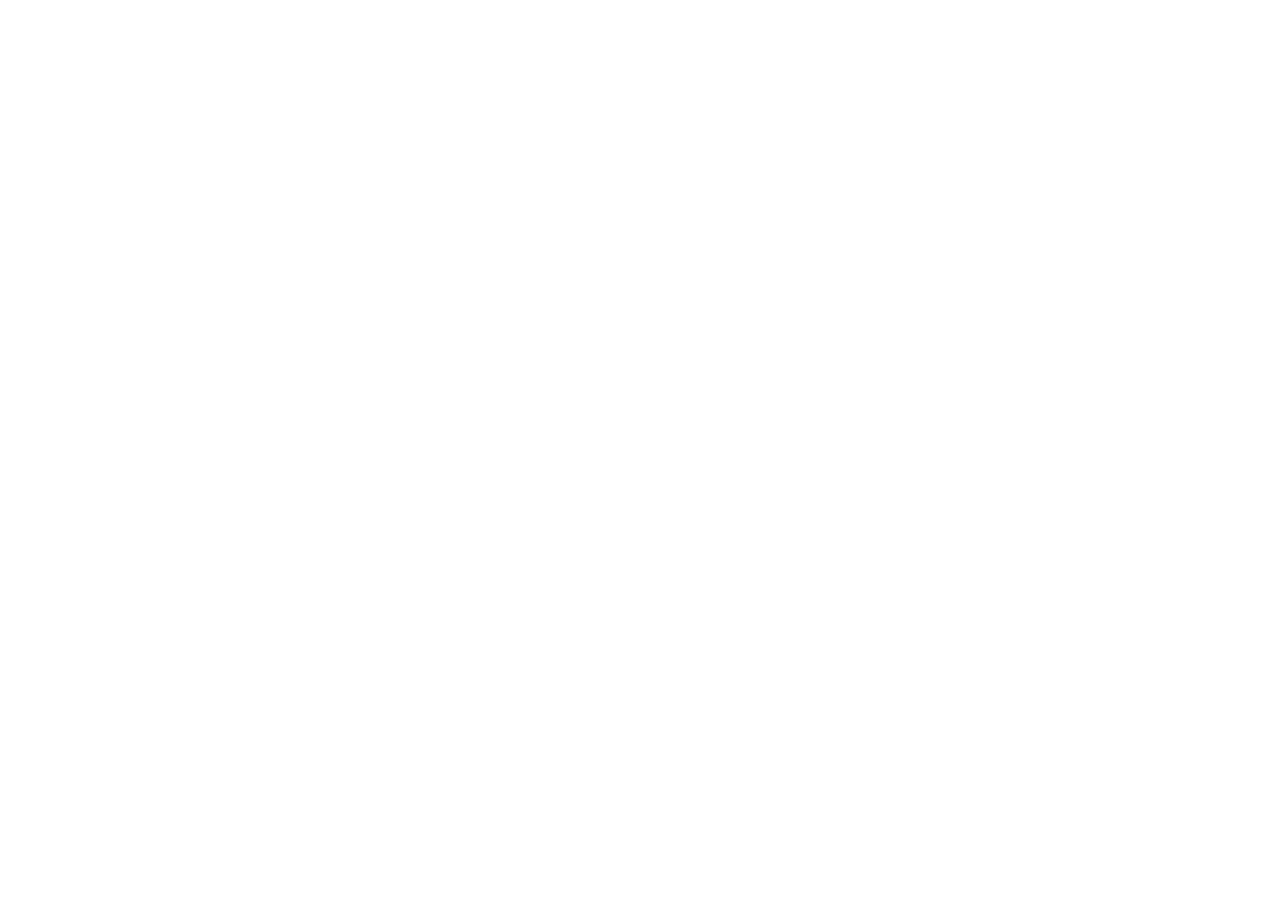
==== index.html @ 045e4e6e "init project" ====
<!DOCTYPE html>
<html lang="en">

<head>
    <meta charset="UTF-8">
    <meta name="viewport" content="width=device-width, initial-scale=1.0">
    <meta http-equiv="X-UA-Compatible" content="ie=edge">
    <title>Document</title>

</head>

<body>

</body>

</html>
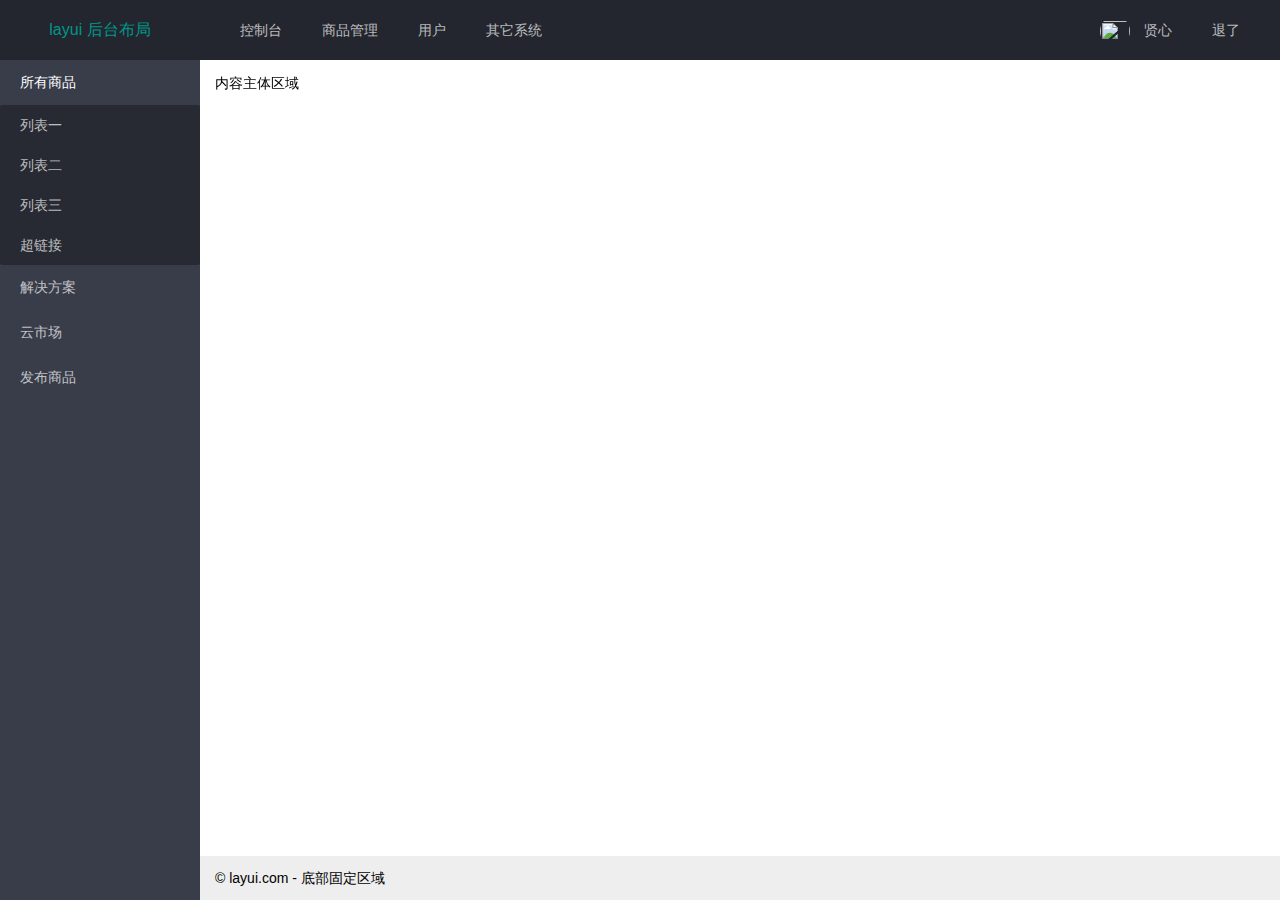
==== commit 4df5ea91: "提交到仓库" ====
--- a/index.html
+++ b/index.html
@@ -5,11 +5,80 @@
     <meta charset="UTF-8">
     <meta name="viewport" content="width=device-width, initial-scale=1.0">
     <meta http-equiv="X-UA-Compatible" content="ie=edge">
-    <title>Document</title>
-
+    <title>后台主页</title>
+    <link rel="stylesheet" href="/assets/lib/layui/css/layui.css">
 </head>
 
-<body>
+<body class="layui-layout-body">
+    <div class="layui-layout layui-layout-admin">
+        <div class="layui-header">
+            <div class="layui-logo">layui 后台布局</div>
+            <!-- 头部区域（可配合layui已有的水平导航） -->
+            <ul class="layui-nav layui-layout-left">
+                <li class="layui-nav-item"><a href="">控制台</a></li>
+                <li class="layui-nav-item"><a href="">商品管理</a></li>
+                <li class="layui-nav-item"><a href="">用户</a></li>
+                <li class="layui-nav-item">
+                    <a href="javascript:;">其它系统</a>
+                    <dl class="layui-nav-child">
+                        <dd><a href="">邮件管理</a></dd>
+                        <dd><a href="">消息管理</a></dd>
+                        <dd><a href="">授权管理</a></dd>
+                    </dl>
+                </li>
+            </ul>
+            <ul class="layui-nav layui-layout-right">
+                <li class="layui-nav-item">
+                    <a href="javascript:;">
+                        <img src="http://t.cn/RCzsdCq" class="layui-nav-img">
+                        贤心
+                    </a>
+                    <dl class="layui-nav-child">
+                        <dd><a href="">基本资料</a></dd>
+                        <dd><a href="">安全设置</a></dd>
+                    </dl>
+                </li>
+                <li class="layui-nav-item"><a href="">退了</a></li>
+            </ul>
+        </div>
+
+        <div class="layui-side layui-bg-black">
+            <div class="layui-side-scroll">
+                <!-- 左侧导航区域（可配合layui已有的垂直导航） -->
+                <ul class="layui-nav layui-nav-tree" lay-filter="test">
+                    <li class="layui-nav-item layui-nav-itemed">
+                        <a class="" href="javascript:;">所有商品</a>
+                        <dl class="layui-nav-child">
+                            <dd><a href="javascript:;">列表一</a></dd>
+                            <dd><a href="javascript:;">列表二</a></dd>
+                            <dd><a href="javascript:;">列表三</a></dd>
+                            <dd><a href="">超链接</a></dd>
+                        </dl>
+                    </li>
+                    <li class="layui-nav-item">
+                        <a href="javascript:;">解决方案</a>
+                        <dl class="layui-nav-child">
+                            <dd><a href="javascript:;">列表一</a></dd>
+                            <dd><a href="javascript:;">列表二</a></dd>
+                            <dd><a href="">超链接</a></dd>
+                        </dl>
+                    </li>
+                    <li class="layui-nav-item"><a href="">云市场</a></li>
+                    <li class="layui-nav-item"><a href="">发布商品</a></li>
+                </ul>
+            </div>
+        </div>
+
+        <div class="layui-body">
+            <!-- 内容主体区域 -->
+            <div style="padding: 15px;">内容主体区域</div>
+        </div>
+
+        <div class="layui-footer">
+            <!-- 底部固定区域 -->
+            © layui.com - 底部固定区域
+        </div>
+    </div>
 
 </body>
 
--- a/assets/lib/layui/css/layui.css
+++ b/assets/lib/layui/css/layui.css
@@ -0,0 +1,2 @@
+/** layui-v2.5.5 MIT License By https://www.layui.com */
+ .layui-inline,img{display:inline-block;vertical-align:middle}h1,h2,h3,h4,h5,h6{font-weight:400}.layui-edge,.layui-header,.layui-inline,.layui-main{position:relative}.layui-body,.layui-edge,.layui-elip{overflow:hidden}.layui-btn,.layui-edge,.layui-inline,img{vertical-align:middle}.layui-btn,.layui-disabled,.layui-icon,.layui-unselect{-moz-user-select:none;-webkit-user-select:none;-ms-user-select:none}.layui-elip,.layui-form-checkbox span,.layui-form-pane .layui-form-label{text-overflow:ellipsis;white-space:nowrap}.layui-breadcrumb,.layui-tree-btnGroup{visibility:hidden}blockquote,body,button,dd,div,dl,dt,form,h1,h2,h3,h4,h5,h6,input,li,ol,p,pre,td,textarea,th,ul{margin:0;padding:0;-webkit-tap-highlight-color:rgba(0,0,0,0)}a:active,a:hover{outline:0}img{border:none}li{list-style:none}table{border-collapse:collapse;border-spacing:0}h4,h5,h6{font-size:100%}button,input,optgroup,option,select,textarea{font-family:inherit;font-size:inherit;font-style:inherit;font-weight:inherit;outline:0}pre{white-space:pre-wrap;white-space:-moz-pre-wrap;white-space:-pre-wrap;white-space:-o-pre-wrap;word-wrap:break-word}body{line-height:24px;font:14px Helvetica Neue,Helvetica,PingFang SC,Tahoma,Arial,sans-serif}hr{height:1px;margin:10px 0;border:0;clear:both}a{color:#333;text-decoration:none}a:hover{color:#777}a cite{font-style:normal;*cursor:pointer}.layui-border-box,.layui-border-box *{box-sizing:border-box}.layui-box,.layui-box *{box-sizing:content-box}.layui-clear{clear:both;*zoom:1}.layui-clear:after{content:'\20';clear:both;*zoom:1;display:block;height:0}.layui-inline{*display:inline;*zoom:1}.layui-edge{display:inline-block;width:0;height:0;border-width:6px;border-style:dashed;border-color:transparent}.layui-edge-top{top:-4px;border-bottom-color:#999;border-bottom-style:solid}.layui-edge-right{border-left-color:#999;border-left-style:solid}.layui-edge-bottom{top:2px;border-top-color:#999;border-top-style:solid}.layui-edge-left{border-right-color:#999;border-right-style:solid}.layui-disabled,.layui-disabled:hover{color:#d2d2d2!important;cursor:not-allowed!important}.layui-circle{border-radius:100%}.layui-show{display:block!important}.layui-hide{display:none!important}@font-face{font-family:layui-icon;src:url(../font/iconfont.eot?v=250);src:url(../font/iconfont.eot?v=250#iefix) format('embedded-opentype'),url(../font/iconfont.woff2?v=250) format('woff2'),url(../font/iconfont.woff?v=250) format('woff'),url(../font/iconfont.ttf?v=250) format('truetype'),url(../font/iconfont.svg?v=250#layui-icon) format('svg')}.layui-icon{font-family:layui-icon!important;font-size:16px;font-style:normal;-webkit-font-smoothing:antialiased;-moz-osx-font-smoothing:grayscale}.layui-icon-reply-fill:before{content:"\e611"}.layui-icon-set-fill:before{content:"\e614"}.layui-icon-menu-fill:before{content:"\e60f"}.layui-icon-search:before{content:"\e615"}.layui-icon-share:before{content:"\e641"}.layui-icon-set-sm:before{content:"\e620"}.layui-icon-engine:before{content:"\e628"}.layui-icon-close:before{content:"\1006"}.layui-icon-close-fill:before{content:"\1007"}.layui-icon-chart-screen:before{content:"\e629"}.layui-icon-star:before{content:"\e600"}.layui-icon-circle-dot:before{content:"\e617"}.layui-icon-chat:before{content:"\e606"}.layui-icon-release:before{content:"\e609"}.layui-icon-list:before{content:"\e60a"}.layui-icon-chart:before{content:"\e62c"}.layui-icon-ok-circle:before{content:"\1005"}.layui-icon-layim-theme:before{content:"\e61b"}.layui-icon-table:before{content:"\e62d"}.layui-icon-right:before{content:"\e602"}.layui-icon-left:before{content:"\e603"}.layui-icon-cart-simple:before{content:"\e698"}.layui-icon-face-cry:before{content:"\e69c"}.layui-icon-face-smile:before{content:"\e6af"}.layui-icon-survey:before{content:"\e6b2"}.layui-icon-tree:before{content:"\e62e"}.layui-icon-upload-circle:before{content:"\e62f"}.layui-icon-add-circle:before{content:"\e61f"}.layui-icon-download-circle:before{content:"\e601"}.layui-icon-templeate-1:before{content:"\e630"}.layui-icon-util:before{content:"\e631"}.layui-icon-face-surprised:before{content:"\e664"}.layui-icon-edit:before{content:"\e642"}.layui-icon-speaker:before{content:"\e645"}.layui-icon-down:before{content:"\e61a"}.layui-icon-file:before{content:"\e621"}.layui-icon-layouts:before{content:"\e632"}.layui-icon-rate-half:before{content:"\e6c9"}.layui-icon-add-circle-fine:before{content:"\e608"}.layui-icon-prev-circle:before{content:"\e633"}.layui-icon-read:before{content:"\e705"}.layui-icon-404:before{content:"\e61c"}.layui-icon-carousel:before{content:"\e634"}.layui-icon-help:before{content:"\e607"}.layui-icon-code-circle:before{content:"\e635"}.layui-icon-water:before{content:"\e636"}.layui-icon-username:before{content:"\e66f"}.layui-icon-find-fill:before{content:"\e670"}.layui-icon-about:before{content:"\e60b"}.layui-icon-location:before{content:"\e715"}.layui-icon-up:before{content:"\e619"}.layui-icon-pause:before{content:"\e651"}.layui-icon-date:before{content:"\e637"}.layui-icon-layim-uploadfile:before{content:"\e61d"}.layui-icon-delete:before{content:"\e640"}.layui-icon-play:before{content:"\e652"}.layui-icon-top:before{content:"\e604"}.layui-icon-friends:before{content:"\e612"}.layui-icon-refresh-3:before{content:"\e9aa"}.layui-icon-ok:before{content:"\e605"}.layui-icon-layer:before{content:"\e638"}.layui-icon-face-smile-fine:before{content:"\e60c"}.layui-icon-dollar:before{content:"\e659"}.layui-icon-group:before{content:"\e613"}.layui-icon-layim-download:before{content:"\e61e"}.layui-icon-picture-fine:before{content:"\e60d"}.layui-icon-link:before{content:"\e64c"}.layui-icon-diamond:before{content:"\e735"}.layui-icon-log:before{content:"\e60e"}.layui-icon-rate-solid:before{content:"\e67a"}.layui-icon-fonts-del:before{content:"\e64f"}.layui-icon-unlink:before{content:"\e64d"}.layui-icon-fonts-clear:before{content:"\e639"}.layui-icon-triangle-r:before{content:"\e623"}.layui-icon-circle:before{content:"\e63f"}.layui-icon-radio:before{content:"\e643"}.layui-icon-align-center:before{content:"\e647"}.layui-icon-align-right:before{content:"\e648"}.layui-icon-align-left:before{content:"\e649"}.layui-icon-loading-1:before{content:"\e63e"}.layui-icon-return:before{content:"\e65c"}.layui-icon-fonts-strong:before{content:"\e62b"}.layui-icon-upload:before{content:"\e67c"}.layui-icon-dialogue:before{content:"\e63a"}.layui-icon-video:before{content:"\e6ed"}.layui-icon-headset:before{content:"\e6fc"}.layui-icon-cellphone-fine:before{content:"\e63b"}.layui-icon-add-1:before{content:"\e654"}.layui-icon-face-smile-b:before{content:"\e650"}.layui-icon-fonts-html:before{content:"\e64b"}.layui-icon-form:before{content:"\e63c"}.layui-icon-cart:before{content:"\e657"}.layui-icon-camera-fill:before{content:"\e65d"}.layui-icon-tabs:before{content:"\e62a"}.layui-icon-fonts-code:before{content:"\e64e"}.layui-icon-fire:before{content:"\e756"}.layui-icon-set:before{content:"\e716"}.layui-icon-fonts-u:before{content:"\e646"}.layui-icon-triangle-d:before{content:"\e625"}.layui-icon-tips:before{content:"\e702"}.layui-icon-picture:before{content:"\e64a"}.layui-icon-more-vertical:before{content:"\e671"}.layui-icon-flag:before{content:"\e66c"}.layui-icon-loading:before{content:"\e63d"}.layui-icon-fonts-i:before{content:"\e644"}.layui-icon-refresh-1:before{content:"\e666"}.layui-icon-rmb:before{content:"\e65e"}.layui-icon-home:before{content:"\e68e"}.layui-icon-user:before{content:"\e770"}.layui-icon-notice:before{content:"\e667"}.layui-icon-login-weibo:before{content:"\e675"}.layui-icon-voice:before{content:"\e688"}.layui-icon-upload-drag:before{content:"\e681"}.layui-icon-login-qq:before{content:"\e676"}.layui-icon-snowflake:before{content:"\e6b1"}.layui-icon-file-b:before{content:"\e655"}.layui-icon-template:before{content:"\e663"}.layui-icon-auz:before{content:"\e672"}.layui-icon-console:before{content:"\e665"}.layui-icon-app:before{content:"\e653"}.layui-icon-prev:before{content:"\e65a"}.layui-icon-website:before{content:"\e7ae"}.layui-icon-next:before{content:"\e65b"}.layui-icon-component:before{content:"\e857"}.layui-icon-more:before{content:"\e65f"}.layui-icon-login-wechat:before{content:"\e677"}.layui-icon-shrink-right:before{content:"\e668"}.layui-icon-spread-left:before{content:"\e66b"}.layui-icon-camera:before{content:"\e660"}.layui-icon-note:before{content:"\e66e"}.layui-icon-refresh:before{content:"\e669"}.layui-icon-female:before{content:"\e661"}.layui-icon-male:before{content:"\e662"}.layui-icon-password:before{content:"\e673"}.layui-icon-senior:before{content:"\e674"}.layui-icon-theme:before{content:"\e66a"}.layui-icon-tread:before{content:"\e6c5"}.layui-icon-praise:before{content:"\e6c6"}.layui-icon-star-fill:before{content:"\e658"}.layui-icon-rate:before{content:"\e67b"}.layui-icon-template-1:before{content:"\e656"}.layui-icon-vercode:before{content:"\e679"}.layui-icon-cellphone:before{content:"\e678"}.layui-icon-screen-full:before{content:"\e622"}.layui-icon-screen-restore:before{content:"\e758"}.layui-icon-cols:before{content:"\e610"}.layui-icon-export:before{content:"\e67d"}.layui-icon-print:before{content:"\e66d"}.layui-icon-slider:before{content:"\e714"}.layui-icon-addition:before{content:"\e624"}.layui-icon-subtraction:before{content:"\e67e"}.layui-icon-service:before{content:"\e626"}.layui-icon-transfer:before{content:"\e691"}.layui-main{width:1140px;margin:0 auto}.layui-header{z-index:1000;height:60px}.layui-header a:hover{transition:all .5s;-webkit-transition:all .5s}.layui-side{position:fixed;left:0;top:0;bottom:0;z-index:999;width:200px;overflow-x:hidden}.layui-side-scroll{position:relative;width:220px;height:100%;overflow-x:hidden}.layui-body{position:absolute;left:200px;right:0;top:0;bottom:0;z-index:998;width:auto;overflow-y:auto;box-sizing:border-box}.layui-layout-body{overflow:hidden}.layui-layout-admin .layui-header{background-color:#23262E}.layui-layout-admin .layui-side{top:60px;width:200px;overflow-x:hidden}.layui-layout-admin .layui-body{position:fixed;top:60px;bottom:44px}.layui-layout-admin .layui-main{width:auto;margin:0 15px}.layui-layout-admin .layui-footer{position:fixed;left:200px;right:0;bottom:0;height:44px;line-height:44px;padding:0 15px;background-color:#eee}.layui-layout-admin .layui-logo{position:absolute;left:0;top:0;width:200px;height:100%;line-height:60px;text-align:center;color:#009688;font-size:16px}.layui-layout-admin .layui-header .layui-nav{background:0 0}.layui-layout-left{position:absolute!important;left:200px;top:0}.layui-layout-right{position:absolute!important;right:0;top:0}.layui-container{position:relative;margin:0 auto;padding:0 15px;box-sizing:border-box}.layui-fluid{position:relative;margin:0 auto;padding:0 15px}.layui-row:after,.layui-row:before{content:'';display:block;clear:both}.layui-col-lg1,.layui-col-lg10,.layui-col-lg11,.layui-col-lg12,.layui-col-lg2,.layui-col-lg3,.layui-col-lg4,.layui-col-lg5,.layui-col-lg6,.layui-col-lg7,.layui-col-lg8,.layui-col-lg9,.layui-col-md1,.layui-col-md10,.layui-col-md11,.layui-col-md12,.layui-col-md2,.layui-col-md3,.layui-col-md4,.layui-col-md5,.layui-col-md6,.layui-col-md7,.layui-col-md8,.layui-col-md9,.layui-col-sm1,.layui-col-sm10,.layui-col-sm11,.layui-col-sm12,.layui-col-sm2,.layui-col-sm3,.layui-col-sm4,.layui-col-sm5,.layui-col-sm6,.layui-col-sm7,.layui-col-sm8,.layui-col-sm9,.layui-col-xs1,.layui-col-xs10,.layui-col-xs11,.layui-col-xs12,.layui-col-xs2,.layui-col-xs3,.layui-col-xs4,.layui-col-xs5,.layui-col-xs6,.layui-col-xs7,.layui-col-xs8,.layui-col-xs9{position:relative;display:block;box-sizing:border-box}.layui-col-xs1,.layui-col-xs10,.layui-col-xs11,.layui-col-xs12,.layui-col-xs2,.layui-col-xs3,.layui-col-xs4,.layui-col-xs5,.layui-col-xs6,.layui-col-xs7,.layui-col-xs8,.layui-col-xs9{float:left}.layui-col-xs1{width:8.33333333%}.layui-col-xs2{width:16.66666667%}.layui-col-xs3{width:25%}.layui-col-xs4{width:33.33333333%}.layui-col-xs5{width:41.66666667%}.layui-col-xs6{width:50%}.layui-col-xs7{width:58.33333333%}.layui-col-xs8{width:66.66666667%}.layui-col-xs9{width:75%}.layui-col-xs10{width:83.33333333%}.layui-col-xs11{width:91.66666667%}.layui-col-xs12{width:100%}.layui-col-xs-offset1{margin-left:8.33333333%}.layui-col-xs-offset2{margin-left:16.66666667%}.layui-col-xs-offset3{margin-left:25%}.layui-col-xs-offset4{margin-left:33.33333333%}.layui-col-xs-offset5{margin-left:41.66666667%}.layui-col-xs-offset6{margin-left:50%}.layui-col-xs-offset7{margin-left:58.33333333%}.layui-col-xs-offset8{margin-left:66.66666667%}.layui-col-xs-offset9{margin-left:75%}.layui-col-xs-offset10{margin-left:83.33333333%}.layui-col-xs-offset11{margin-left:91.66666667%}.layui-col-xs-offset12{margin-left:100%}@media screen and (max-width:768px){.layui-hide-xs{display:none!important}.layui-show-xs-block{display:block!important}.layui-show-xs-inline{display:inline!important}.layui-show-xs-inline-block{display:inline-block!important}}@media screen and (min-width:768px){.layui-container{width:750px}.layui-hide-sm{display:none!important}.layui-show-sm-block{display:block!important}.layui-show-sm-inline{display:inline!important}.layui-show-sm-inline-block{display:inline-block!important}.layui-col-sm1,.layui-col-sm10,.layui-col-sm11,.layui-col-sm12,.layui-col-sm2,.layui-col-sm3,.layui-col-sm4,.layui-col-sm5,.layui-col-sm6,.layui-col-sm7,.layui-col-sm8,.layui-col-sm9{float:left}.layui-col-sm1{width:8.33333333%}.layui-col-sm2{width:16.66666667%}.layui-col-sm3{width:25%}.layui-col-sm4{width:33.33333333%}.layui-col-sm5{width:41.66666667%}.layui-col-sm6{width:50%}.layui-col-sm7{width:58.33333333%}.layui-col-sm8{width:66.66666667%}.layui-col-sm9{width:75%}.layui-col-sm10{width:83.33333333%}.layui-col-sm11{width:91.66666667%}.layui-col-sm12{width:100%}.layui-col-sm-offset1{margin-left:8.33333333%}.layui-col-sm-offset2{margin-left:16.66666667%}.layui-col-sm-offset3{margin-left:25%}.layui-col-sm-offset4{margin-left:33.33333333%}.layui-col-sm-offset5{margin-left:41.66666667%}.layui-col-sm-offset6{margin-left:50%}.layui-col-sm-offset7{margin-left:58.33333333%}.layui-col-sm-offset8{margin-left:66.66666667%}.layui-col-sm-offset9{margin-left:75%}.layui-col-sm-offset10{margin-left:83.33333333%}.layui-col-sm-offset11{margin-left:91.66666667%}.layui-col-sm-offset12{margin-left:100%}}@media screen and (min-width:992px){.layui-container{width:970px}.layui-hide-md{display:none!important}.layui-show-md-block{display:block!important}.layui-show-md-inline{display:inline!important}.layui-show-md-inline-block{display:inline-block!important}.layui-col-md1,.layui-col-md10,.layui-col-md11,.layui-col-md12,.layui-col-md2,.layui-col-md3,.layui-col-md4,.layui-col-md5,.layui-col-md6,.layui-col-md7,.layui-col-md8,.layui-col-md9{float:left}.layui-col-md1{width:8.33333333%}.layui-col-md2{width:16.66666667%}.layui-col-md3{width:25%}.layui-col-md4{width:33.33333333%}.layui-col-md5{width:41.66666667%}.layui-col-md6{width:50%}.layui-col-md7{width:58.33333333%}.layui-col-md8{width:66.66666667%}.layui-col-md9{width:75%}.layui-col-md10{width:83.33333333%}.layui-col-md11{width:91.66666667%}.layui-col-md12{width:100%}.layui-col-md-offset1{margin-left:8.33333333%}.layui-col-md-offset2{margin-left:16.66666667%}.layui-col-md-offset3{margin-left:25%}.layui-col-md-offset4{margin-left:33.33333333%}.layui-col-md-offset5{margin-left:41.66666667%}.layui-col-md-offset6{margin-left:50%}.layui-col-md-offset7{margin-left:58.33333333%}.layui-col-md-offset8{margin-left:66.66666667%}.layui-col-md-offset9{margin-left:75%}.layui-col-md-offset10{margin-left:83.33333333%}.layui-col-md-offset11{margin-left:91.66666667%}.layui-col-md-offset12{margin-left:100%}}@media screen and (min-width:1200px){.layui-container{width:1170px}.layui-hide-lg{display:none!important}.layui-show-lg-block{display:block!important}.layui-show-lg-inline{display:inline!important}.layui-show-lg-inline-block{display:inline-block!important}.layui-col-lg1,.layui-col-lg10,.layui-col-lg11,.layui-col-lg12,.layui-col-lg2,.layui-col-lg3,.layui-col-lg4,.layui-col-lg5,.layui-col-lg6,.layui-col-lg7,.layui-col-lg8,.layui-col-lg9{float:left}.layui-col-lg1{width:8.33333333%}.layui-col-lg2{width:16.66666667%}.layui-col-lg3{width:25%}.layui-col-lg4{width:33.33333333%}.layui-col-lg5{width:41.66666667%}.layui-col-lg6{width:50%}.layui-col-lg7{width:58.33333333%}.layui-col-lg8{width:66.66666667%}.layui-col-lg9{width:75%}.layui-col-lg10{width:83.33333333%}.layui-col-lg11{width:91.66666667%}.layui-col-lg12{width:100%}.layui-col-lg-offset1{margin-left:8.33333333%}.layui-col-lg-offset2{margin-left:16.66666667%}.layui-col-lg-offset3{margin-left:25%}.layui-col-lg-offset4{margin-left:33.33333333%}.layui-col-lg-offset5{margin-left:41.66666667%}.layui-col-lg-offset6{margin-left:50%}.layui-col-lg-offset7{margin-left:58.33333333%}.layui-col-lg-offset8{margin-left:66.66666667%}.layui-col-lg-offset9{margin-left:75%}.layui-col-lg-offset10{margin-left:83.33333333%}.layui-col-lg-offset11{margin-left:91.66666667%}.layui-col-lg-offset12{margin-left:100%}}.layui-col-space1{margin:-.5px}.layui-col-space1>*{padding:.5px}.layui-col-space3{margin:-1.5px}.layui-col-space3>*{padding:1.5px}.layui-col-space5{margin:-2.5px}.layui-col-space5>*{padding:2.5px}.layui-col-space8{margin:-3.5px}.layui-col-space8>*{padding:3.5px}.layui-col-space10{margin:-5px}.layui-col-space10>*{padding:5px}.layui-col-space12{margin:-6px}.layui-col-space12>*{padding:6px}.layui-col-space15{margin:-7.5px}.layui-col-space15>*{padding:7.5px}.layui-col-space18{margin:-9px}.layui-col-space18>*{padding:9px}.layui-col-space20{margin:-10px}.layui-col-space20>*{padding:10px}.layui-col-space22{margin:-11px}.layui-col-space22>*{padding:11px}.layui-col-space25{margin:-12.5px}.layui-col-space25>*{padding:12.5px}.layui-col-space30{margin:-15px}.layui-col-space30>*{padding:15px}.layui-btn,.layui-input,.layui-select,.layui-textarea,.layui-upload-button{outline:0;-webkit-appearance:none;transition:all .3s;-webkit-transition:all .3s;box-sizing:border-box}.layui-elem-quote{margin-bottom:10px;padding:15px;line-height:22px;border-left:5px solid #009688;border-radius:0 2px 2px 0;background-color:#f2f2f2}.layui-quote-nm{border-style:solid;border-width:1px 1px 1px 5px;background:0 0}.layui-elem-field{margin-bottom:10px;padding:0;border-width:1px;border-style:solid}.layui-elem-field legend{margin-left:20px;padding:0 10px;font-size:20px;font-weight:300}.layui-field-title{margin:10px 0 20px;border-width:1px 0 0}.layui-field-box{padding:10px 15px}.layui-field-title .layui-field-box{padding:10px 0}.layui-progress{position:relative;height:6px;border-radius:20px;background-color:#e2e2e2}.layui-progress-bar{position:absolute;left:0;top:0;width:0;max-width:100%;height:6px;border-radius:20px;text-align:right;background-color:#5FB878;transition:all .3s;-webkit-transition:all .3s}.layui-progress-big,.layui-progress-big .layui-progress-bar{height:18px;line-height:18px}.layui-progress-text{position:relative;top:-20px;line-height:18px;font-size:12px;color:#666}.layui-progress-big .layui-progress-text{position:static;padding:0 10px;color:#fff}.layui-collapse{border-width:1px;border-style:solid;border-radius:2px}.layui-colla-content,.layui-colla-item{border-top-width:1px;border-top-style:solid}.layui-colla-item:first-child{border-top:none}.layui-colla-title{position:relative;height:42px;line-height:42px;padding:0 15px 0 35px;color:#333;background-color:#f2f2f2;cursor:pointer;font-size:14px;overflow:hidden}.layui-colla-content{display:none;padding:10px 15px;line-height:22px;color:#666}.layui-colla-icon{position:absolute;left:15px;top:0;font-size:14px}.layui-card{margin-bottom:15px;border-radius:2px;background-color:#fff;box-shadow:0 1px 2px 0 rgba(0,0,0,.05)}.layui-card:last-child{margin-bottom:0}.layui-card-header{position:relative;height:42px;line-height:42px;padding:0 15px;border-bottom:1px solid #f6f6f6;color:#333;border-radius:2px 2px 0 0;font-size:14px}.layui-bg-black,.layui-bg-blue,.layui-bg-cyan,.layui-bg-green,.layui-bg-orange,.layui-bg-red{color:#fff!important}.layui-card-body{position:relative;padding:10px 15px;line-height:24px}.layui-card-body[pad15]{padding:15px}.layui-card-body[pad20]{padding:20px}.layui-card-body .layui-table{margin:5px 0}.layui-card .layui-tab{margin:0}.layui-panel-window{position:relative;padding:15px;border-radius:0;border-top:5px solid #E6E6E6;background-color:#fff}.layui-auxiliar-moving{position:fixed;left:0;right:0;top:0;bottom:0;width:100%;height:100%;background:0 0;z-index:9999999999}.layui-form-label,.layui-form-mid,.layui-form-select,.layui-input-block,.layui-input-inline,.layui-textarea{position:relative}.layui-bg-red{background-color:#FF5722!important}.layui-bg-orange{background-color:#FFB800!important}.layui-bg-green{background-color:#009688!important}.layui-bg-cyan{background-color:#2F4056!important}.layui-bg-blue{background-color:#1E9FFF!important}.layui-bg-black{background-color:#393D49!important}.layui-bg-gray{background-color:#eee!important;color:#666!important}.layui-badge-rim,.layui-colla-content,.layui-colla-item,.layui-collapse,.layui-elem-field,.layui-form-pane .layui-form-item[pane],.layui-form-pane .layui-form-label,.layui-input,.layui-layedit,.layui-layedit-tool,.layui-quote-nm,.layui-select,.layui-tab-bar,.layui-tab-card,.layui-tab-title,.layui-tab-title .layui-this:after,.layui-textarea{border-color:#e6e6e6}.layui-timeline-item:before,hr{background-color:#e6e6e6}.layui-text{line-height:22px;font-size:14px;color:#666}.layui-text h1,.layui-text h2,.layui-text h3{font-weight:500;color:#333}.layui-text h1{font-size:30px}.layui-text h2{font-size:24px}.layui-text h3{font-size:18px}.layui-text a:not(.layui-btn){color:#01AAED}.layui-text a:not(.layui-btn):hover{text-decoration:underline}.layui-text ul{padding:5px 0 5px 15px}.layui-text ul li{margin-top:5px;list-style-type:disc}.layui-text em,.layui-word-aux{color:#999!important;padding:0 5px!important}.layui-btn{display:inline-block;height:38px;line-height:38px;padding:0 18px;background-color:#009688;color:#fff;white-space:nowrap;text-align:center;font-size:14px;border:none;border-radius:2px;cursor:pointer}.layui-btn:hover{opacity:.8;filter:alpha(opacity=80);color:#fff}.layui-btn:active{opacity:1;filter:alpha(opacity=100)}.layui-btn+.layui-btn{margin-left:10px}.layui-btn-container{font-size:0}.layui-btn-container .layui-btn{margin-right:10px;margin-bottom:10px}.layui-btn-container .layui-btn+.layui-btn{margin-left:0}.layui-table .layui-btn-container .layui-btn{margin-bottom:9px}.layui-btn-radius{border-radius:100px}.layui-btn .layui-icon{margin-right:3px;font-size:18px;vertical-align:bottom;vertical-align:middle\9}.layui-btn-primary{border:1px solid #C9C9C9;background-color:#fff;color:#555}.layui-btn-primary:hover{border-color:#009688;color:#333}.layui-btn-normal{background-color:#1E9FFF}.layui-btn-warm{background-color:#FFB800}.layui-btn-danger{background-color:#FF5722}.layui-btn-checked{background-color:#5FB878}.layui-btn-disabled,.layui-btn-disabled:active,.layui-btn-disabled:hover{border:1px solid #e6e6e6;background-color:#FBFBFB;color:#C9C9C9;cursor:not-allowed;opacity:1}.layui-btn-lg{height:44px;line-height:44px;padding:0 25px;font-size:16px}.layui-btn-sm{height:30px;line-height:30px;padding:0 10px;font-size:12px}.layui-btn-sm i{font-size:16px!important}.layui-btn-xs{height:22px;line-height:22px;padding:0 5px;font-size:12px}.layui-btn-xs i{font-size:14px!important}.layui-btn-group{display:inline-block;vertical-align:middle;font-size:0}.layui-btn-group .layui-btn{margin-left:0!important;margin-right:0!important;border-left:1px solid rgba(255,255,255,.5);border-radius:0}.layui-btn-group .layui-btn-primary{border-left:none}.layui-btn-group .layui-btn-primary:hover{border-color:#C9C9C9;color:#009688}.layui-btn-group .layui-btn:first-child{border-left:none;border-radius:2px 0 0 2px}.layui-btn-group .layui-btn-primary:first-child{border-left:1px solid #c9c9c9}.layui-btn-group .layui-btn:last-child{border-radius:0 2px 2px 0}.layui-btn-group .layui-btn+.layui-btn{margin-left:0}.layui-btn-group+.layui-btn-group{margin-left:10px}.layui-btn-fluid{width:100%}.layui-input,.layui-select,.layui-textarea{height:38px;line-height:1.3;line-height:38px\9;border-width:1px;border-style:solid;background-color:#fff;border-radius:2px}.layui-input::-webkit-input-placeholder,.layui-select::-webkit-input-placeholder,.layui-textarea::-webkit-input-placeholder{line-height:1.3}.layui-input,.layui-textarea{display:block;width:100%;padding-left:10px}.layui-input:hover,.layui-textarea:hover{border-color:#D2D2D2!important}.layui-input:focus,.layui-textarea:focus{border-color:#C9C9C9!important}.layui-textarea{min-height:100px;height:auto;line-height:20px;padding:6px 10px;resize:vertical}.layui-select{padding:0 10px}.layui-form input[type=checkbox],.layui-form input[type=radio],.layui-form select{display:none}.layui-form [lay-ignore]{display:initial}.layui-form-item{margin-bottom:15px;clear:both;*zoom:1}.layui-form-item:after{content:'\20';clear:both;*zoom:1;display:block;height:0}.layui-form-label{float:left;display:block;padding:9px 15px;width:80px;font-weight:400;line-height:20px;text-align:right}.layui-form-label-col{display:block;float:none;padding:9px 0;line-height:20px;text-align:left}.layui-form-item .layui-inline{margin-bottom:5px;margin-right:10px}.layui-input-block{margin-left:110px;min-height:36px}.layui-input-inline{display:inline-block;vertical-align:middle}.layui-form-item .layui-input-inline{float:left;width:190px;margin-right:10px}.layui-form-text .layui-input-inline{width:auto}.layui-form-mid{float:left;display:block;padding:9px 0!important;line-height:20px;margin-right:10px}.layui-form-danger+.layui-form-select .layui-input,.layui-form-danger:focus{border-color:#FF5722!important}.layui-form-select .layui-input{padding-right:30px;cursor:pointer}.layui-form-select .layui-edge{position:absolute;right:10px;top:50%;margin-top:-3px;cursor:pointer;border-width:6px;border-top-color:#c2c2c2;border-top-style:solid;transition:all .3s;-webkit-transition:all .3s}.layui-form-select dl{display:none;position:absolute;left:0;top:42px;padding:5px 0;z-index:899;min-width:100%;border:1px solid #d2d2d2;max-height:300px;overflow-y:auto;background-color:#fff;border-radius:2px;box-shadow:0 2px 4px rgba(0,0,0,.12);box-sizing:border-box}.layui-form-select dl dd,.layui-form-select dl dt{padding:0 10px;line-height:36px;white-space:nowrap;overflow:hidden;text-overflow:ellipsis}.layui-form-select dl dt{font-size:12px;color:#999}.layui-form-select dl dd{cursor:pointer}.layui-form-select dl dd:hover{background-color:#f2f2f2;-webkit-transition:.5s all;transition:.5s all}.layui-form-select .layui-select-group dd{padding-left:20px}.layui-form-select dl dd.layui-select-tips{padding-left:10px!important;color:#999}.layui-form-select dl dd.layui-this{background-color:#5FB878;color:#fff}.layui-form-checkbox,.layui-form-select dl dd.layui-disabled{background-color:#fff}.layui-form-selected dl{display:block}.layui-form-checkbox,.layui-form-checkbox *,.layui-form-switch{display:inline-block;vertical-align:middle}.layui-form-selected .layui-edge{margin-top:-9px;-webkit-transform:rotate(180deg);transform:rotate(180deg);margin-top:-3px\9}:root .layui-form-selected .layui-edge{margin-top:-9px\0/IE9}.layui-form-selectup dl{top:auto;bottom:42px}.layui-select-none{margin:5px 0;text-align:center;color:#999}.layui-select-disabled .layui-disabled{border-color:#eee!important}.layui-select-disabled .layui-edge{border-top-color:#d2d2d2}.layui-form-checkbox{position:relative;height:30px;line-height:30px;margin-right:10px;padding-right:30px;cursor:pointer;font-size:0;-webkit-transition:.1s linear;transition:.1s linear;box-sizing:border-box}.layui-form-checkbox span{padding:0 10px;height:100%;font-size:14px;border-radius:2px 0 0 2px;background-color:#d2d2d2;color:#fff;overflow:hidden}.layui-form-checkbox:hover span{background-color:#c2c2c2}.layui-form-checkbox i{position:absolute;right:0;top:0;width:30px;height:28px;border:1px solid #d2d2d2;border-left:none;border-radius:0 2px 2px 0;color:#fff;font-size:20px;text-align:center}.layui-form-checkbox:hover i{border-color:#c2c2c2;color:#c2c2c2}.layui-form-checked,.layui-form-checked:hover{border-color:#5FB878}.layui-form-checked span,.layui-form-checked:hover span{background-color:#5FB878}.layui-form-checked i,.layui-form-checked:hover i{color:#5FB878}.layui-form-item .layui-form-checkbox{margin-top:4px}.layui-form-checkbox[lay-skin=primary]{height:auto!important;line-height:normal!important;min-width:18px;min-height:18px;border:none!important;margin-right:0;padding-left:28px;padding-right:0;background:0 0}.layui-form-checkbox[lay-skin=primary] span{padding-left:0;padding-right:15px;line-height:18px;background:0 0;color:#666}.layui-form-checkbox[lay-skin=primary] i{right:auto;left:0;width:16px;height:16px;line-height:16px;border:1px solid #d2d2d2;font-size:12px;border-radius:2px;background-color:#fff;-webkit-transition:.1s linear;transition:.1s linear}.layui-form-checkbox[lay-skin=primary]:hover i{border-color:#5FB878;color:#fff}.layui-form-checked[lay-skin=primary] i{border-color:#5FB878!important;background-color:#5FB878;color:#fff}.layui-checkbox-disbaled[lay-skin=primary] span{background:0 0!important;color:#c2c2c2}.layui-checkbox-disbaled[lay-skin=primary]:hover i{border-color:#d2d2d2}.layui-form-item .layui-form-checkbox[lay-skin=primary]{margin-top:10px}.layui-form-switch{position:relative;height:22px;line-height:22px;min-width:35px;padding:0 5px;margin-top:8px;border:1px solid #d2d2d2;border-radius:20px;cursor:pointer;background-color:#fff;-webkit-transition:.1s linear;transition:.1s linear}.layui-form-switch i{position:absolute;left:5px;top:3px;width:16px;height:16px;border-radius:20px;background-color:#d2d2d2;-webkit-transition:.1s linear;transition:.1s linear}.layui-form-switch em{position:relative;top:0;width:25px;margin-left:21px;padding:0!important;text-align:center!important;color:#999!important;font-style:normal!important;font-size:12px}.layui-form-onswitch{border-color:#5FB878;background-color:#5FB878}.layui-checkbox-disbaled,.layui-checkbox-disbaled i{border-color:#e2e2e2!important}.layui-form-onswitch i{left:100%;margin-left:-21px;background-color:#fff}.layui-form-onswitch em{margin-left:5px;margin-right:21px;color:#fff!important}.layui-checkbox-disbaled span{background-color:#e2e2e2!important}.layui-checkbox-disbaled:hover i{color:#fff!important}[lay-radio]{display:none}.layui-form-radio,.layui-form-radio *{display:inline-block;vertical-align:middle}.layui-form-radio{line-height:28px;margin:6px 10px 0 0;padding-right:10px;cursor:pointer;font-size:0}.layui-form-radio *{font-size:14px}.layui-form-radio>i{margin-right:8px;font-size:22px;color:#c2c2c2}.layui-form-radio>i:hover,.layui-form-radioed>i{color:#5FB878}.layui-radio-disbaled>i{color:#e2e2e2!important}.layui-form-pane .layui-form-label{width:110px;padding:8px 15px;height:38px;line-height:20px;border-width:1px;border-style:solid;border-radius:2px 0 0 2px;text-align:center;background-color:#FBFBFB;overflow:hidden;box-sizing:border-box}.layui-form-pane .layui-input-inline{margin-left:-1px}.layui-form-pane .layui-input-block{margin-left:110px;left:-1px}.layui-form-pane .layui-input{border-radius:0 2px 2px 0}.layui-form-pane .layui-form-text .layui-form-label{float:none;width:100%;border-radius:2px;box-sizing:border-box;text-align:left}.layui-form-pane .layui-form-text .layui-input-inline{display:block;margin:0;top:-1px;clear:both}.layui-form-pane .layui-form-text .layui-input-block{margin:0;left:0;top:-1px}.layui-form-pane .layui-form-text .layui-textarea{min-height:100px;border-radius:0 0 2px 2px}.layui-form-pane .layui-form-checkbox{margin:4px 0 4px 10px}.layui-form-pane .layui-form-radio,.layui-form-pane .layui-form-switch{margin-top:6px;margin-left:10px}.layui-form-pane .layui-form-item[pane]{position:relative;border-width:1px;border-style:solid}.layui-form-pane .layui-form-item[pane] .layui-form-label{position:absolute;left:0;top:0;height:100%;border-width:0 1px 0 0}.layui-form-pane .layui-form-item[pane] .layui-input-inline{margin-left:110px}@media screen and (max-width:450px){.layui-form-item .layui-form-label{text-overflow:ellipsis;overflow:hidden;white-space:nowrap}.layui-form-item .layui-inline{display:block;margin-right:0;margin-bottom:20px;clear:both}.layui-form-item .layui-inline:after{content:'\20';clear:both;display:block;height:0}.layui-form-item .layui-input-inline{display:block;float:none;left:-3px;width:auto;margin:0 0 10px 112px}.layui-form-item .layui-input-inline+.layui-form-mid{margin-left:110px;top:-5px;padding:0}.layui-form-item .layui-form-checkbox{margin-right:5px;margin-bottom:5px}}.layui-layedit{border-width:1px;border-style:solid;border-radius:2px}.layui-layedit-tool{padding:3px 5px;border-bottom-width:1px;border-bottom-style:solid;font-size:0}.layedit-tool-fixed{position:fixed;top:0;border-top:1px solid #e2e2e2}.layui-layedit-tool .layedit-tool-mid,.layui-layedit-tool .layui-icon{display:inline-block;vertical-align:middle;text-align:center;font-size:14px}.layui-layedit-tool .layui-icon{position:relative;width:32px;height:30px;line-height:30px;margin:3px 5px;color:#777;cursor:pointer;border-radius:2px}.layui-layedit-tool .layui-icon:hover{color:#393D49}.layui-layedit-tool .layui-icon:active{color:#000}.layui-layedit-tool .layedit-tool-active{background-color:#e2e2e2;color:#000}.layui-layedit-tool .layui-disabled,.layui-layedit-tool .layui-disabled:hover{color:#d2d2d2;cursor:not-allowed}.layui-layedit-tool .layedit-tool-mid{width:1px;height:18px;margin:0 10px;background-color:#d2d2d2}.layedit-tool-html{width:50px!important;font-size:30px!important}.layedit-tool-b,.layedit-tool-code,.layedit-tool-help{font-size:16px!important}.layedit-tool-d,.layedit-tool-face,.layedit-tool-image,.layedit-tool-unlink{font-size:18px!important}.layedit-tool-image input{position:absolute;font-size:0;left:0;top:0;width:100%;height:100%;opacity:.01;filter:Alpha(opacity=1);cursor:pointer}.layui-layedit-iframe iframe{display:block;width:100%}#LAY_layedit_code{overflow:hidden}.layui-laypage{display:inline-block;*display:inline;*zoom:1;vertical-align:middle;margin:10px 0;font-size:0}.layui-laypage>a:first-child,.layui-laypage>a:first-child em{border-radius:2px 0 0 2px}.layui-laypage>a:last-child,.layui-laypage>a:last-child em{border-radius:0 2px 2px 0}.layui-laypage>:first-child{margin-left:0!important}.layui-laypage>:last-child{margin-right:0!important}.layui-laypage a,.layui-laypage button,.layui-laypage input,.layui-laypage select,.layui-laypage span{border:1px solid #e2e2e2}.layui-laypage a,.layui-laypage span{display:inline-block;*display:inline;*zoom:1;vertical-align:middle;padding:0 15px;height:28px;line-height:28px;margin:0 -1px 5px 0;background-color:#fff;color:#333;font-size:12px}.layui-flow-more a *,.layui-laypage input,.layui-table-view select[lay-ignore]{display:inline-block}.layui-laypage a:hover{color:#009688}.layui-laypage em{font-style:normal}.layui-laypage .layui-laypage-spr{color:#999;font-weight:700}.layui-laypage a{text-decoration:none}.layui-laypage .layui-laypage-curr{position:relative}.layui-laypage .layui-laypage-curr em{position:relative;color:#fff}.layui-laypage .layui-laypage-curr .layui-laypage-em{position:absolute;left:-1px;top:-1px;padding:1px;width:100%;height:100%;background-color:#009688}.layui-laypage-em{border-radius:2px}.layui-laypage-next em,.layui-laypage-prev em{font-family:Sim sun;font-size:16px}.layui-laypage .layui-laypage-count,.layui-laypage .layui-laypage-limits,.layui-laypage .layui-laypage-refresh,.layui-laypage .layui-laypage-skip{margin-left:10px;margin-right:10px;padding:0;border:none}.layui-laypage .layui-laypage-limits,.layui-laypage .layui-laypage-refresh{vertical-align:top}.layui-laypage .layui-laypage-refresh i{font-size:18px;cursor:pointer}.layui-laypage select{height:22px;padding:3px;border-radius:2px;cursor:pointer}.layui-laypage .layui-laypage-skip{height:30px;line-height:30px;color:#999}.layui-laypage button,.layui-laypage input{height:30px;line-height:30px;border-radius:2px;vertical-align:top;background-color:#fff;box-sizing:border-box}.layui-laypage input{width:40px;margin:0 10px;padding:0 3px;text-align:center}.layui-laypage input:focus,.layui-laypage select:focus{border-color:#009688!important}.layui-laypage button{margin-left:10px;padding:0 10px;cursor:pointer}.layui-table,.layui-table-view{margin:10px 0}.layui-flow-more{margin:10px 0;text-align:center;color:#999;font-size:14px}.layui-flow-more a{height:32px;line-height:32px}.layui-flow-more a *{vertical-align:top}.layui-flow-more a cite{padding:0 20px;border-radius:3px;background-color:#eee;color:#333;font-style:normal}.layui-flow-more a cite:hover{opacity:.8}.layui-flow-more a i{font-size:30px;color:#737383}.layui-table{width:100%;background-color:#fff;color:#666}.layui-table tr{transition:all .3s;-webkit-transition:all .3s}.layui-table th{text-align:left;font-weight:400}.layui-table tbody tr:hover,.layui-table thead tr,.layui-table-click,.layui-table-header,.layui-table-hover,.layui-table-mend,.layui-table-patch,.layui-table-tool,.layui-table-total,.layui-table-total tr,.layui-table[lay-even] tr:nth-child(even){background-color:#f2f2f2}.layui-table td,.layui-table th,.layui-table-col-set,.layui-table-fixed-r,.layui-table-grid-down,.layui-table-header,.layui-table-page,.layui-table-tips-main,.layui-table-tool,.layui-table-total,.layui-table-view,.layui-table[lay-skin=line],.layui-table[lay-skin=row]{border-width:1px;border-style:solid;border-color:#e6e6e6}.layui-table td,.layui-table th{position:relative;padding:9px 15px;min-height:20px;line-height:20px;font-size:14px}.layui-table[lay-skin=line] td,.layui-table[lay-skin=line] th{border-width:0 0 1px}.layui-table[lay-skin=row] td,.layui-table[lay-skin=row] th{border-width:0 1px 0 0}.layui-table[lay-skin=nob] td,.layui-table[lay-skin=nob] th{border:none}.layui-table img{max-width:100px}.layui-table[lay-size=lg] td,.layui-table[lay-size=lg] th{padding:15px 30px}.layui-table-view .layui-table[lay-size=lg] .layui-table-cell{height:40px;line-height:40px}.layui-table[lay-size=sm] td,.layui-table[lay-size=sm] th{font-size:12px;padding:5px 10px}.layui-table-view .layui-table[lay-size=sm] .layui-table-cell{height:20px;line-height:20px}.layui-table[lay-data]{display:none}.layui-table-box{position:relative;overflow:hidden}.layui-table-view .layui-table{position:relative;width:auto;margin:0}.layui-table-view .layui-table[lay-skin=line]{border-width:0 1px 0 0}.layui-table-view .layui-table[lay-skin=row]{border-width:0 0 1px}.layui-table-view .layui-table td,.layui-table-view .layui-table th{padding:5px 0;border-top:none;border-left:none}.layui-table-view .layui-table th.layui-unselect .layui-table-cell span{cursor:pointer}.layui-table-view .layui-table td{cursor:default}.layui-table-view .layui-table td[data-edit=text]{cursor:text}.layui-table-view .layui-form-checkbox[lay-skin=primary] i{width:18px;height:18px}.layui-table-view .layui-form-radio{line-height:0;padding:0}.layui-table-view .layui-form-radio>i{margin:0;font-size:20px}.layui-table-init{position:absolute;left:0;top:0;width:100%;height:100%;text-align:center;z-index:110}.layui-table-init .layui-icon{position:absolute;left:50%;top:50%;margin:-15px 0 0 -15px;font-size:30px;color:#c2c2c2}.layui-table-header{border-width:0 0 1px;overflow:hidden}.layui-table-header .layui-table{margin-bottom:-1px}.layui-table-tool .layui-inline[lay-event]{position:relative;width:26px;height:26px;padding:5px;line-height:16px;margin-right:10px;text-align:center;color:#333;border:1px solid #ccc;cursor:pointer;-webkit-transition:.5s all;transition:.5s all}.layui-table-tool .layui-inline[lay-event]:hover{border:1px solid #999}.layui-table-tool-temp{padding-right:120px}.layui-table-tool-self{position:absolute;right:17px;top:10px}.layui-table-tool .layui-table-tool-self .layui-inline[lay-event]{margin:0 0 0 10px}.layui-table-tool-panel{position:absolute;top:29px;left:-1px;padding:5px 0;min-width:150px;min-height:40px;border:1px solid #d2d2d2;text-align:left;overflow-y:auto;background-color:#fff;box-shadow:0 2px 4px rgba(0,0,0,.12)}.layui-table-cell,.layui-table-tool-panel li{overflow:hidden;text-overflow:ellipsis;white-space:nowrap}.layui-table-tool-panel li{padding:0 10px;line-height:30px;-webkit-transition:.5s all;transition:.5s all}.layui-table-tool-panel li .layui-form-checkbox[lay-skin=primary]{width:100%;padding-left:28px}.layui-table-tool-panel li:hover{background-color:#f2f2f2}.layui-table-tool-panel li .layui-form-checkbox[lay-skin=primary] i{position:absolute;left:0;top:0}.layui-table-tool-panel li .layui-form-checkbox[lay-skin=primary] span{padding:0}.layui-table-tool .layui-table-tool-self .layui-table-tool-panel{left:auto;right:-1px}.layui-table-col-set{position:absolute;right:0;top:0;width:20px;height:100%;border-width:0 0 0 1px;background-color:#fff}.layui-table-sort{width:10px;height:20px;margin-left:5px;cursor:pointer!important}.layui-table-sort .layui-edge{position:absolute;left:5px;border-width:5px}.layui-table-sort .layui-table-sort-asc{top:3px;border-top:none;border-bottom-style:solid;border-bottom-color:#b2b2b2}.layui-table-sort .layui-table-sort-asc:hover{border-bottom-color:#666}.layui-table-sort .layui-table-sort-desc{bottom:5px;border-bottom:none;border-top-style:solid;border-top-color:#b2b2b2}.layui-table-sort .layui-table-sort-desc:hover{border-top-color:#666}.layui-table-sort[lay-sort=asc] .layui-table-sort-asc{border-bottom-color:#000}.layui-table-sort[lay-sort=desc] .layui-table-sort-desc{border-top-color:#000}.layui-table-cell{height:28px;line-height:28px;padding:0 15px;position:relative;box-sizing:border-box}.layui-table-cell .layui-form-checkbox[lay-skin=primary]{top:-1px;padding:0}.layui-table-cell .layui-table-link{color:#01AAED}.laytable-cell-checkbox,.laytable-cell-numbers,.laytable-cell-radio,.laytable-cell-space{padding:0;text-align:center}.layui-table-body{position:relative;overflow:auto;margin-right:-1px;margin-bottom:-1px}.layui-table-body .layui-none{line-height:26px;padding:15px;text-align:center;color:#999}.layui-table-fixed{position:absolute;left:0;top:0;z-index:101}.layui-table-fixed .layui-table-body{overflow:hidden}.layui-table-fixed-l{box-shadow:0 -1px 8px rgba(0,0,0,.08)}.layui-table-fixed-r{left:auto;right:-1px;border-width:0 0 0 1px;box-shadow:-1px 0 8px rgba(0,0,0,.08)}.layui-table-fixed-r .layui-table-header{position:relative;overflow:visible}.layui-table-mend{position:absolute;right:-49px;top:0;height:100%;width:50px}.layui-table-tool{position:relative;z-index:890;width:100%;min-height:50px;line-height:30px;padding:10px 15px;border-width:0 0 1px}.layui-table-tool .layui-btn-container{margin-bottom:-10px}.layui-table-page,.layui-table-total{border-width:1px 0 0;margin-bottom:-1px;overflow:hidden}.layui-table-page{position:relative;width:100%;padding:7px 7px 0;height:41px;font-size:12px;white-space:nowrap}.layui-table-page>div{height:26px}.layui-table-page .layui-laypage{margin:0}.layui-table-page .layui-laypage a,.layui-table-page .layui-laypage span{height:26px;line-height:26px;margin-bottom:10px;border:none;background:0 0}.layui-table-page .layui-laypage a,.layui-table-page .layui-laypage span.layui-laypage-curr{padding:0 12px}.layui-table-page .layui-laypage span{margin-left:0;padding:0}.layui-table-page .layui-laypage .layui-laypage-prev{margin-left:-7px!important}.layui-table-page .layui-laypage .layui-laypage-curr .layui-laypage-em{left:0;top:0;padding:0}.layui-table-page .layui-laypage button,.layui-table-page .layui-laypage input{height:26px;line-height:26px}.layui-table-page .layui-laypage input{width:40px}.layui-table-page .layui-laypage button{padding:0 10px}.layui-table-page select{height:18px}.layui-table-patch .layui-table-cell{padding:0;width:30px}.layui-table-edit{position:absolute;left:0;top:0;width:100%;height:100%;padding:0 14px 1px;border-radius:0;box-shadow:1px 1px 20px rgba(0,0,0,.15)}.layui-table-edit:focus{border-color:#5FB878!important}select.layui-table-edit{padding:0 0 0 10px;border-color:#C9C9C9}.layui-table-view .layui-form-checkbox,.layui-table-view .layui-form-radio,.layui-table-view .layui-form-switch{top:0;margin:0;box-sizing:content-box}.layui-table-view .layui-form-checkbox{top:-1px;height:26px;line-height:26px}.layui-table-view .layui-form-checkbox i{height:26px}.layui-table-grid .layui-table-cell{overflow:visible}.layui-table-grid-down{position:absolute;top:0;right:0;width:26px;height:100%;padding:5px 0;border-width:0 0 0 1px;text-align:center;background-color:#fff;color:#999;cursor:pointer}.layui-table-grid-down .layui-icon{position:absolute;top:50%;left:50%;margin:-8px 0 0 -8px}.layui-table-grid-down:hover{background-color:#fbfbfb}body .layui-table-tips .layui-layer-content{background:0 0;padding:0;box-shadow:0 1px 6px rgba(0,0,0,.12)}.layui-table-tips-main{margin:-44px 0 0 -1px;max-height:150px;padding:8px 15px;font-size:14px;overflow-y:scroll;background-color:#fff;color:#666}.layui-table-tips-c{position:absolute;right:-3px;top:-13px;width:20px;height:20px;padding:3px;cursor:pointer;background-color:#666;border-radius:50%;color:#fff}.layui-table-tips-c:hover{background-color:#777}.layui-table-tips-c:before{position:relative;right:-2px}.layui-upload-file{display:none!important;opacity:.01;filter:Alpha(opacity=1)}.layui-upload-drag,.layui-upload-form,.layui-upload-wrap{display:inline-block}.layui-upload-list{margin:10px 0}.layui-upload-choose{padding:0 10px;color:#999}.layui-upload-drag{position:relative;padding:30px;border:1px dashed #e2e2e2;background-color:#fff;text-align:center;cursor:pointer;color:#999}.layui-upload-drag .layui-icon{font-size:50px;color:#009688}.layui-upload-drag[lay-over]{border-color:#009688}.layui-upload-iframe{position:absolute;width:0;height:0;border:0;visibility:hidden}.layui-upload-wrap{position:relative;vertical-align:middle}.layui-upload-wrap .layui-upload-file{display:block!important;position:absolute;left:0;top:0;z-index:10;font-size:100px;width:100%;height:100%;opacity:.01;filter:Alpha(opacity=1);cursor:pointer}.layui-transfer-active,.layui-transfer-box{display:inline-block;vertical-align:middle}.layui-transfer-box,.layui-transfer-header,.layui-transfer-search{border-width:0;border-style:solid;border-color:#e6e6e6}.layui-transfer-box{position:relative;border-width:1px;width:200px;height:360px;border-radius:2px;background-color:#fff}.layui-transfer-box .layui-form-checkbox{width:100%;margin:0!important}.layui-transfer-header{height:38px;line-height:38px;padding:0 10px;border-bottom-width:1px}.layui-transfer-search{position:relative;padding:10px;border-bottom-width:1px}.layui-transfer-search .layui-input{height:32px;padding-left:30px;font-size:12px}.layui-transfer-search .layui-icon-search{position:absolute;left:20px;top:50%;margin-top:-8px;color:#666}.layui-transfer-active{margin:0 15px}.layui-transfer-active .layui-btn{display:block;margin:0;padding:0 15px;background-color:#5FB878;border-color:#5FB878;color:#fff}.layui-transfer-active .layui-btn-disabled{background-color:#FBFBFB;border-color:#e6e6e6;color:#C9C9C9}.layui-transfer-active .layui-btn:first-child{margin-bottom:15px}.layui-transfer-active .layui-btn .layui-icon{margin:0;font-size:14px!important}.layui-transfer-data{padding:5px 0;overflow:auto}.layui-transfer-data li{height:32px;line-height:32px;padding:0 10px}.layui-transfer-data li:hover{background-color:#f2f2f2;transition:.5s all}.layui-transfer-data .layui-none{padding:15px 10px;text-align:center;color:#999}.layui-nav{position:relative;padding:0 20px;background-color:#393D49;color:#fff;border-radius:2px;font-size:0;box-sizing:border-box}.layui-nav *{font-size:14px}.layui-nav .layui-nav-item{position:relative;display:inline-block;*display:inline;*zoom:1;vertical-align:middle;line-height:60px}.layui-nav .layui-nav-item a{display:block;padding:0 20px;color:#fff;color:rgba(255,255,255,.7);transition:all .3s;-webkit-transition:all .3s}.layui-nav .layui-this:after,.layui-nav-bar,.layui-nav-tree .layui-nav-itemed:after{position:absolute;left:0;top:0;width:0;height:5px;background-color:#5FB878;transition:all .2s;-webkit-transition:all .2s}.layui-nav-bar{z-index:1000}.layui-nav .layui-nav-item a:hover,.layui-nav .layui-this a{color:#fff}.layui-nav .layui-this:after{content:'';top:auto;bottom:0;width:100%}.layui-nav-img{width:30px;height:30px;margin-right:10px;border-radius:50%}.layui-nav .layui-nav-more{content:'';width:0;height:0;border-style:solid dashed dashed;border-color:#fff transparent transparent;overflow:hidden;cursor:pointer;transition:all .2s;-webkit-transition:all .2s;position:absolute;top:50%;right:3px;margin-top:-3px;border-width:6px;border-top-color:rgba(255,255,255,.7)}.layui-nav .layui-nav-mored,.layui-nav-itemed>a .layui-nav-more{margin-top:-9px;border-style:dashed dashed solid;border-color:transparent transparent #fff}.layui-nav-child{display:none;position:absolute;left:0;top:65px;min-width:100%;line-height:36px;padding:5px 0;box-shadow:0 2px 4px rgba(0,0,0,.12);border:1px solid #d2d2d2;background-color:#fff;z-index:100;border-radius:2px;white-space:nowrap}.layui-nav .layui-nav-child a{color:#333}.layui-nav .layui-nav-child a:hover{background-color:#f2f2f2;color:#000}.layui-nav-child dd{position:relative}.layui-nav .layui-nav-child dd.layui-this a,.layui-nav-child dd.layui-this{background-color:#5FB878;color:#fff}.layui-nav-child dd.layui-this:after{display:none}.layui-nav-tree{width:200px;padding:0}.layui-nav-tree .layui-nav-item{display:block;width:100%;line-height:45px}.layui-nav-tree .layui-nav-item a{position:relative;height:45px;line-height:45px;text-overflow:ellipsis;overflow:hidden;white-space:nowrap}.layui-nav-tree .layui-nav-item a:hover{background-color:#4E5465}.layui-nav-tree .layui-nav-bar{width:5px;height:0;background-color:#009688}.layui-nav-tree .layui-nav-child dd.layui-this,.layui-nav-tree .layui-nav-child dd.layui-this a,.layui-nav-tree .layui-this,.layui-nav-tree .layui-this>a,.layui-nav-tree .layui-this>a:hover{background-color:#009688;color:#fff}.layui-nav-tree .layui-this:after{display:none}.layui-nav-itemed>a,.layui-nav-tree .layui-nav-title a,.layui-nav-tree .layui-nav-title a:hover{color:#fff!important}.layui-nav-tree .layui-nav-child{position:relative;z-index:0;top:0;border:none;box-shadow:none}.layui-nav-tree .layui-nav-child a{height:40px;line-height:40px;color:#fff;color:rgba(255,255,255,.7)}.layui-nav-tree .layui-nav-child,.layui-nav-tree .layui-nav-child a:hover{background:0 0;color:#fff}.layui-nav-tree .layui-nav-more{right:10px}.layui-nav-itemed>.layui-nav-child{display:block;padding:0;background-color:rgba(0,0,0,.3)!important}.layui-nav-itemed>.layui-nav-child>.layui-this>.layui-nav-child{display:block}.layui-nav-side{position:fixed;top:0;bottom:0;left:0;overflow-x:hidden;z-index:999}.layui-bg-blue .layui-nav-bar,.layui-bg-blue .layui-nav-itemed:after,.layui-bg-blue .layui-this:after{background-color:#93D1FF}.layui-bg-blue .layui-nav-child dd.layui-this{background-color:#1E9FFF}.layui-bg-blue .layui-nav-itemed>a,.layui-nav-tree.layui-bg-blue .layui-nav-title a,.layui-nav-tree.layui-bg-blue .layui-nav-title a:hover{background-color:#007DDB!important}.layui-breadcrumb{font-size:0}.layui-breadcrumb>*{font-size:14px}.layui-breadcrumb a{color:#999!important}.layui-breadcrumb a:hover{color:#5FB878!important}.layui-breadcrumb a cite{color:#666;font-style:normal}.layui-breadcrumb span[lay-separator]{margin:0 10px;color:#999}.layui-tab{margin:10px 0;text-align:left!important}.layui-tab[overflow]>.layui-tab-title{overflow:hidden}.layui-tab-title{position:relative;left:0;height:40px;white-space:nowrap;font-size:0;border-bottom-width:1px;border-bottom-style:solid;transition:all .2s;-webkit-transition:all .2s}.layui-tab-title li{display:inline-block;*display:inline;*zoom:1;vertical-align:middle;font-size:14px;transition:all .2s;-webkit-transition:all .2s;position:relative;line-height:40px;min-width:65px;padding:0 15px;text-align:center;cursor:pointer}.layui-tab-title li a{display:block}.layui-tab-title .layui-this{color:#000}.layui-tab-title .layui-this:after{position:absolute;left:0;top:0;content:'';width:100%;height:41px;border-width:1px;border-style:solid;border-bottom-color:#fff;border-radius:2px 2px 0 0;box-sizing:border-box;pointer-events:none}.layui-tab-bar{position:absolute;right:0;top:0;z-index:10;width:30px;height:39px;line-height:39px;border-width:1px;border-style:solid;border-radius:2px;text-align:center;background-color:#fff;cursor:pointer}.layui-tab-bar .layui-icon{position:relative;display:inline-block;top:3px;transition:all .3s;-webkit-transition:all .3s}.layui-tab-item{display:none}.layui-tab-more{padding-right:30px;height:auto!important;white-space:normal!important}.layui-tab-more li.layui-this:after{border-bottom-color:#e2e2e2;border-radius:2px}.layui-tab-more .layui-tab-bar .layui-icon{top:-2px;top:3px\9;-webkit-transform:rotate(180deg);transform:rotate(180deg)}:root .layui-tab-more .layui-tab-bar .layui-icon{top:-2px\0/IE9}.layui-tab-content{padding:10px}.layui-tab-title li .layui-tab-close{position:relative;display:inline-block;width:18px;height:18px;line-height:20px;margin-left:8px;top:1px;text-align:center;font-size:14px;color:#c2c2c2;transition:all .2s;-webkit-transition:all .2s}.layui-tab-title li .layui-tab-close:hover{border-radius:2px;background-color:#FF5722;color:#fff}.layui-tab-brief>.layui-tab-title .layui-this{color:#009688}.layui-tab-brief>.layui-tab-more li.layui-this:after,.layui-tab-brief>.layui-tab-title .layui-this:after{border:none;border-radius:0;border-bottom:2px solid #5FB878}.layui-tab-brief[overflow]>.layui-tab-title .layui-this:after{top:-1px}.layui-tab-card{border-width:1px;border-style:solid;border-radius:2px;box-shadow:0 2px 5px 0 rgba(0,0,0,.1)}.layui-tab-card>.layui-tab-title{background-color:#f2f2f2}.layui-tab-card>.layui-tab-title li{margin-right:-1px;margin-left:-1px}.layui-tab-card>.layui-tab-title .layui-this{background-color:#fff}.layui-tab-card>.layui-tab-title .layui-this:after{border-top:none;border-width:1px;border-bottom-color:#fff}.layui-tab-card>.layui-tab-title .layui-tab-bar{height:40px;line-height:40px;border-radius:0;border-top:none;border-right:none}.layui-tab-card>.layui-tab-more .layui-this{background:0 0;color:#5FB878}.layui-tab-card>.layui-tab-more .layui-this:after{border:none}.layui-timeline{padding-left:5px}.layui-timeline-item{position:relative;padding-bottom:20px}.layui-timeline-axis{position:absolute;left:-5px;top:0;z-index:10;width:20px;height:20px;line-height:20px;background-color:#fff;color:#5FB878;border-radius:50%;text-align:center;cursor:pointer}.layui-timeline-axis:hover{color:#FF5722}.layui-timeline-item:before{content:'';position:absolute;left:5px;top:0;z-index:0;width:1px;height:100%}.layui-timeline-item:last-child:before{display:none}.layui-timeline-item:first-child:before{display:block}.layui-timeline-content{padding-left:25px}.layui-timeline-title{position:relative;margin-bottom:10px}.layui-badge,.layui-badge-dot,.layui-badge-rim{position:relative;display:inline-block;padding:0 6px;font-size:12px;text-align:center;background-color:#FF5722;color:#fff;border-radius:2px}.layui-badge{height:18px;line-height:18px}.layui-badge-dot{width:8px;height:8px;padding:0;border-radius:50%}.layui-badge-rim{height:18px;line-height:18px;border-width:1px;border-style:solid;background-color:#fff;color:#666}.layui-btn .layui-badge,.layui-btn .layui-badge-dot{margin-left:5px}.layui-nav .layui-badge,.layui-nav .layui-badge-dot{position:absolute;top:50%;margin:-8px 6px 0}.layui-tab-title .layui-badge,.layui-tab-title .layui-badge-dot{left:5px;top:-2px}.layui-carousel{position:relative;left:0;top:0;background-color:#f8f8f8}.layui-carousel>[carousel-item]{position:relative;width:100%;height:100%;overflow:hidden}.layui-carousel>[carousel-item]:before{position:absolute;content:'\e63d';left:50%;top:50%;width:100px;line-height:20px;margin:-10px 0 0 -50px;text-align:center;color:#c2c2c2;font-family:layui-icon!important;font-size:30px;font-style:normal;-webkit-font-smoothing:antialiased;-moz-osx-font-smoothing:grayscale}.layui-carousel>[carousel-item]>*{display:none;position:absolute;left:0;top:0;width:100%;height:100%;background-color:#f8f8f8;transition-duration:.3s;-webkit-transition-duration:.3s}.layui-carousel-updown>*{-webkit-transition:.3s ease-in-out up;transition:.3s ease-in-out up}.layui-carousel-arrow{display:none\9;opacity:0;position:absolute;left:10px;top:50%;margin-top:-18px;width:36px;height:36px;line-height:36px;text-align:center;font-size:20px;border:0;border-radius:50%;background-color:rgba(0,0,0,.2);color:#fff;-webkit-transition-duration:.3s;transition-duration:.3s;cursor:pointer}.layui-carousel-arrow[lay-type=add]{left:auto!important;right:10px}.layui-carousel:hover .layui-carousel-arrow[lay-type=add],.layui-carousel[lay-arrow=always] .layui-carousel-arrow[lay-type=add]{right:20px}.layui-carousel[lay-arrow=always] .layui-carousel-arrow{opacity:1;left:20px}.layui-carousel[lay-arrow=none] .layui-carousel-arrow{display:none}.layui-carousel-arrow:hover,.layui-carousel-ind ul:hover{background-color:rgba(0,0,0,.35)}.layui-carousel:hover .layui-carousel-arrow{display:block\9;opacity:1;left:20px}.layui-carousel-ind{position:relative;top:-35px;width:100%;line-height:0!important;text-align:center;font-size:0}.layui-carousel[lay-indicator=outside]{margin-bottom:30px}.layui-carousel[lay-indicator=outside] .layui-carousel-ind{top:10px}.layui-carousel[lay-indicator=outside] .layui-carousel-ind ul{background-color:rgba(0,0,0,.5)}.layui-carousel[lay-indicator=none] .layui-carousel-ind{display:none}.layui-carousel-ind ul{display:inline-block;padding:5px;background-color:rgba(0,0,0,.2);border-radius:10px;-webkit-transition-duration:.3s;transition-duration:.3s}.layui-carousel-ind li{display:inline-block;width:10px;height:10px;margin:0 3px;font-size:14px;background-color:#e2e2e2;background-color:rgba(255,255,255,.5);border-radius:50%;cursor:pointer;-webkit-transition-duration:.3s;transition-duration:.3s}.layui-carousel-ind li:hover{background-color:rgba(255,255,255,.7)}.layui-carousel-ind li.layui-this{background-color:#fff}.layui-carousel>[carousel-item]>.layui-carousel-next,.layui-carousel>[carousel-item]>.layui-carousel-prev,.layui-carousel>[carousel-item]>.layui-this{display:block}.layui-carousel>[carousel-item]>.layui-this{left:0}.layui-carousel>[carousel-item]>.layui-carousel-prev{left:-100%}.layui-carousel>[carousel-item]>.layui-carousel-next{left:100%}.layui-carousel>[carousel-item]>.layui-carousel-next.layui-carousel-left,.layui-carousel>[carousel-item]>.layui-carousel-prev.layui-carousel-right{left:0}.layui-carousel>[carousel-item]>.layui-this.layui-carousel-left{left:-100%}.layui-carousel>[carousel-item]>.layui-this.layui-carousel-right{left:100%}.layui-carousel[lay-anim=updown] .layui-carousel-arrow{left:50%!important;top:20px;margin:0 0 0 -18px}.layui-carousel[lay-anim=updown]>[carousel-item]>*,.layui-carousel[lay-anim=fade]>[carousel-item]>*{left:0!important}.layui-carousel[lay-anim=updown] .layui-carousel-arrow[lay-type=add]{top:auto!important;bottom:20px}.layui-carousel[lay-anim=updown] .layui-carousel-ind{position:absolute;top:50%;right:20px;width:auto;height:auto}.layui-carousel[lay-anim=updown] .layui-carousel-ind ul{padding:3px 5px}.layui-carousel[lay-anim=updown] .layui-carousel-ind li{display:block;margin:6px 0}.layui-carousel[lay-anim=updown]>[carousel-item]>.layui-this{top:0}.layui-carousel[lay-anim=updown]>[carousel-item]>.layui-carousel-prev{top:-100%}.layui-carousel[lay-anim=updown]>[carousel-item]>.layui-carousel-next{top:100%}.layui-carousel[lay-anim=updown]>[carousel-item]>.layui-carousel-next.layui-carousel-left,.layui-carousel[lay-anim=updown]>[carousel-item]>.layui-carousel-prev.layui-carousel-right{top:0}.layui-carousel[lay-anim=updown]>[carousel-item]>.layui-this.layui-carousel-left{top:-100%}.layui-carousel[lay-anim=updown]>[carousel-item]>.layui-this.layui-carousel-right{top:100%}.layui-carousel[lay-anim=fade]>[carousel-item]>.layui-carousel-next,.layui-carousel[lay-anim=fade]>[carousel-item]>.layui-carousel-prev{opacity:0}.layui-carousel[lay-anim=fade]>[carousel-item]>.layui-carousel-next.layui-carousel-left,.layui-carousel[lay-anim=fade]>[carousel-item]>.layui-carousel-prev.layui-carousel-right{opacity:1}.layui-carousel[lay-anim=fade]>[carousel-item]>.layui-this.layui-carousel-left,.layui-carousel[lay-anim=fade]>[carousel-item]>.layui-this.layui-carousel-right{opacity:0}.layui-fixbar{position:fixed;right:15px;bottom:15px;z-index:999999}.layui-fixbar li{width:50px;height:50px;line-height:50px;margin-bottom:1px;text-align:center;cursor:pointer;font-size:30px;background-color:#9F9F9F;color:#fff;border-radius:2px;opacity:.95}.layui-fixbar li:hover{opacity:.85}.layui-fixbar li:active{opacity:1}.layui-fixbar .layui-fixbar-top{display:none;font-size:40px}body .layui-util-face{border:none;background:0 0}body .layui-util-face .layui-layer-content{padding:0;background-color:#fff;color:#666;box-shadow:none}.layui-util-face .layui-layer-TipsG{display:none}.layui-util-face ul{position:relative;width:372px;padding:10px;border:1px solid #D9D9D9;background-color:#fff;box-shadow:0 0 20px rgba(0,0,0,.2)}.layui-util-face ul li{cursor:pointer;float:left;border:1px solid #e8e8e8;height:22px;width:26px;overflow:hidden;margin:-1px 0 0 -1px;padding:4px 2px;text-align:center}.layui-util-face ul li:hover{position:relative;z-index:2;border:1px solid #eb7350;background:#fff9ec}.layui-code{position:relative;margin:10px 0;padding:15px;line-height:20px;border:1px solid #ddd;border-left-width:6px;background-color:#F2F2F2;color:#333;font-family:Courier New;font-size:12px}.layui-rate,.layui-rate *{display:inline-block;vertical-align:middle}.layui-rate{padding:10px 5px 10px 0;font-size:0}.layui-rate li i.layui-icon{font-size:20px;color:#FFB800;margin-right:5px;transition:all .3s;-webkit-transition:all .3s}.layui-rate li i:hover{cursor:pointer;transform:scale(1.12);-webkit-transform:scale(1.12)}.layui-rate[readonly] li i:hover{cursor:default;transform:scale(1)}.layui-colorpicker{width:26px;height:26px;border:1px solid #e6e6e6;padding:5px;border-radius:2px;line-height:24px;display:inline-block;cursor:pointer;transition:all .3s;-webkit-transition:all .3s}.layui-colorpicker:hover{border-color:#d2d2d2}.layui-colorpicker.layui-colorpicker-lg{width:34px;height:34px;line-height:32px}.layui-colorpicker.layui-colorpicker-sm{width:24px;height:24px;line-height:22px}.layui-colorpicker.layui-colorpicker-xs{width:22px;height:22px;line-height:20px}.layui-colorpicker-trigger-bgcolor{display:block;background:url([data-uri]);border-radius:2px}.layui-colorpicker-trigger-span{display:block;height:100%;box-sizing:border-box;border:1px solid rgba(0,0,0,.15);border-radius:2px;text-align:center}.layui-colorpicker-trigger-i{display:inline-block;color:#FFF;font-size:12px}.layui-colorpicker-trigger-i.layui-icon-close{color:#999}.layui-colorpicker-main{position:absolute;z-index:66666666;width:280px;padding:7px;background:#FFF;border:1px solid #d2d2d2;border-radius:2px;box-shadow:0 2px 4px rgba(0,0,0,.12)}.layui-colorpicker-main-wrapper{height:180px;position:relative}.layui-colorpicker-basis{width:260px;height:100%;position:relative}.layui-colorpicker-basis-white{width:100%;height:100%;position:absolute;top:0;left:0;background:linear-gradient(90deg,#FFF,hsla(0,0%,100%,0))}.layui-colorpicker-basis-black{width:100%;height:100%;position:absolute;top:0;left:0;background:linear-gradient(0deg,#000,transparent)}.layui-colorpicker-basis-cursor{width:10px;height:10px;border:1px solid #FFF;border-radius:50%;position:absolute;top:-3px;right:-3px;cursor:pointer}.layui-colorpicker-side{position:absolute;top:0;right:0;width:12px;height:100%;background:linear-gradient(red,#FF0,#0F0,#0FF,#00F,#F0F,red)}.layui-colorpicker-side-slider{width:100%;height:5px;box-shadow:0 0 1px #888;box-sizing:border-box;background:#FFF;border-radius:1px;border:1px solid #f0f0f0;cursor:pointer;position:absolute;left:0}.layui-colorpicker-main-alpha{display:none;height:12px;margin-top:7px;background:url([data-uri])}.layui-colorpicker-alpha-bgcolor{height:100%;position:relative}.layui-colorpicker-alpha-slider{width:5px;height:100%;box-shadow:0 0 1px #888;box-sizing:border-box;background:#FFF;border-radius:1px;border:1px solid #f0f0f0;cursor:pointer;position:absolute;top:0}.layui-colorpicker-main-pre{padding-top:7px;font-size:0}.layui-colorpicker-pre{width:20px;height:20px;border-radius:2px;display:inline-block;margin-left:6px;margin-bottom:7px;cursor:pointer}.layui-colorpicker-pre:nth-child(11n+1){margin-left:0}.layui-colorpicker-pre-isalpha{background:url([data-uri])}.layui-colorpicker-pre.layui-this{box-shadow:0 0 3px 2px rgba(0,0,0,.15)}.layui-colorpicker-pre>div{height:100%;border-radius:2px}.layui-colorpicker-main-input{text-align:right;padding-top:7px}.layui-colorpicker-main-input .layui-btn-container .layui-btn{margin:0 0 0 10px}.layui-colorpicker-main-input div.layui-inline{float:left;margin-right:10px;font-size:14px}.layui-colorpicker-main-input input.layui-input{width:150px;height:30px;color:#666}.layui-slider{height:4px;background:#e2e2e2;border-radius:3px;position:relative;cursor:pointer}.layui-slider-bar{border-radius:3px;position:absolute;height:100%}.layui-slider-step{position:absolute;top:0;width:4px;height:4px;border-radius:50%;background:#FFF;-webkit-transform:translateX(-50%);transform:translateX(-50%)}.layui-slider-wrap{width:36px;height:36px;position:absolute;top:-16px;-webkit-transform:translateX(-50%);transform:translateX(-50%);z-index:10;text-align:center}.layui-slider-wrap-btn{width:12px;height:12px;border-radius:50%;background:#FFF;display:inline-block;vertical-align:middle;cursor:pointer;transition:.3s}.layui-slider-wrap:after{content:"";height:100%;display:inline-block;vertical-align:middle}.layui-slider-wrap-btn.layui-slider-hover,.layui-slider-wrap-btn:hover{transform:scale(1.2)}.layui-slider-wrap-btn.layui-disabled:hover{transform:scale(1)!important}.layui-slider-tips{position:absolute;top:-42px;z-index:66666666;white-space:nowrap;display:none;-webkit-transform:translateX(-50%);transform:translateX(-50%);color:#FFF;background:#000;border-radius:3px;height:25px;line-height:25px;padding:0 10px}.layui-slider-tips:after{content:'';position:absolute;bottom:-12px;left:50%;margin-left:-6px;width:0;height:0;border-width:6px;border-style:solid;border-color:#000 transparent transparent}.layui-slider-input{width:70px;height:32px;border:1px solid #e6e6e6;border-radius:3px;font-size:16px;line-height:32px;position:absolute;right:0;top:-15px}.layui-slider-input-btn{display:none;position:absolute;top:0;right:0;width:20px;height:100%;border-left:1px solid #d2d2d2}.layui-slider-input-btn i{cursor:pointer;position:absolute;right:0;bottom:0;width:20px;height:50%;font-size:12px;line-height:16px;text-align:center;color:#999}.layui-slider-input-btn i:first-child{top:0;border-bottom:1px solid #d2d2d2}.layui-slider-input-txt{height:100%;font-size:14px}.layui-slider-input-txt input{height:100%;border:none}.layui-slider-input-btn i:hover{color:#009688}.layui-slider-vertical{width:4px;margin-left:34px}.layui-slider-vertical .layui-slider-bar{width:4px}.layui-slider-vertical .layui-slider-step{top:auto;left:0;-webkit-transform:translateY(50%);transform:translateY(50%)}.layui-slider-vertical .layui-slider-wrap{top:auto;left:-16px;-webkit-transform:translateY(50%);transform:translateY(50%)}.layui-slider-vertical .layui-slider-tips{top:auto;left:2px}@media \0screen{.layui-slider-wrap-btn{margin-left:-20px}.layui-slider-vertical .layui-slider-wrap-btn{margin-left:0;margin-bottom:-20px}.layui-slider-vertical .layui-slider-tips{margin-left:-8px}.layui-slider>span{margin-left:8px}}.layui-tree{line-height:22px}.layui-tree .layui-form-checkbox{margin:0!important}.layui-tree-set{width:100%;position:relative}.layui-tree-pack{display:none;padding-left:20px;position:relative}.layui-tree-iconClick,.layui-tree-main{display:inline-block;vertical-align:middle}.layui-tree-line .layui-tree-pack{padding-left:27px}.layui-tree-line .layui-tree-set .layui-tree-set:after{content:'';position:absolute;top:14px;left:-9px;width:17px;height:0;border-top:1px dotted #c0c4cc}.layui-tree-entry{position:relative;padding:3px 0;height:20px;white-space:nowrap}.layui-tree-entry:hover{background-color:#eee}.layui-tree-line .layui-tree-entry:hover{background-color:rgba(0,0,0,0)}.layui-tree-line .layui-tree-entry:hover .layui-tree-txt{color:#999;text-decoration:underline;transition:.3s}.layui-tree-main{cursor:pointer;padding-right:10px}.layui-tree-line .layui-tree-set:before{content:'';position:absolute;top:0;left:-9px;width:0;height:100%;border-left:1px dotted #c0c4cc}.layui-tree-line .layui-tree-set.layui-tree-setLineShort:before{height:13px}.layui-tree-line .layui-tree-set.layui-tree-setHide:before{height:0}.layui-tree-iconClick{position:relative;height:20px;line-height:20px;margin:0 10px;color:#c0c4cc}.layui-tree-icon{height:12px;line-height:12px;width:12px;text-align:center;border:1px solid #c0c4cc}.layui-tree-iconClick .layui-icon{font-size:18px}.layui-tree-icon .layui-icon{font-size:12px;color:#666}.layui-tree-iconArrow{padding:0 5px}.layui-tree-iconArrow:after{content:'';position:absolute;left:4px;top:3px;z-index:100;width:0;height:0;border-width:5px;border-style:solid;border-color:transparent transparent transparent #c0c4cc;transition:.5s}.layui-tree-btnGroup,.layui-tree-editInput{position:relative;vertical-align:middle;display:inline-block}.layui-tree-spread>.layui-tree-entry>.layui-tree-iconClick>.layui-tree-iconArrow:after{transform:rotate(90deg) translate(3px,4px)}.layui-tree-txt{display:inline-block;vertical-align:middle;color:#555}.layui-tree-search{margin-bottom:15px;color:#666}.layui-tree-btnGroup .layui-icon{display:inline-block;vertical-align:middle;padding:0 2px;cursor:pointer}.layui-tree-btnGroup .layui-icon:hover{color:#999;transition:.3s}.layui-tree-entry:hover .layui-tree-btnGroup{visibility:visible}.layui-tree-editInput{height:20px;line-height:20px;padding:0 3px;border:none;background-color:rgba(0,0,0,.05)}.layui-tree-emptyText{text-align:center;color:#999}.layui-anim{-webkit-animation-duration:.3s;animation-duration:.3s;-webkit-animation-fill-mode:both;animation-fill-mode:both}.layui-anim.layui-icon{display:inline-block}.layui-anim-loop{-webkit-animation-iteration-count:infinite;animation-iteration-count:infinite}.layui-trans,.layui-trans a{transition:all .3s;-webkit-transition:all .3s}@-webkit-keyframes layui-rotate{from{-webkit-transform:rotate(0)}to{-webkit-transform:rotate(360deg)}}@keyframes layui-rotate{from{transform:rotate(0)}to{transform:rotate(360deg)}}.layui-anim-rotate{-webkit-animation-name:layui-rotate;animation-name:layui-rotate;-webkit-animation-duration:1s;animation-duration:1s;-webkit-animation-timing-function:linear;animation-timing-function:linear}@-webkit-keyframes layui-up{from{-webkit-transform:translate3d(0,100%,0);opacity:.3}to{-webkit-transform:translate3d(0,0,0);opacity:1}}@keyframes layui-up{from{transform:translate3d(0,100%,0);opacity:.3}to{transform:translate3d(0,0,0);opacity:1}}.layui-anim-up{-webkit-animation-name:layui-up;animation-name:layui-up}@-webkit-keyframes layui-upbit{from{-webkit-transform:translate3d(0,30px,0);opacity:.3}to{-webkit-transform:translate3d(0,0,0);opacity:1}}@keyframes layui-upbit{from{transform:translate3d(0,30px,0);opacity:.3}to{transform:translate3d(0,0,0);opacity:1}}.layui-anim-upbit{-webkit-animation-name:layui-upbit;animation-name:layui-upbit}@-webkit-keyframes layui-scale{0%{opacity:.3;-webkit-transform:scale(.5)}100%{opacity:1;-webkit-transform:scale(1)}}@keyframes layui-scale{0%{opacity:.3;-ms-transform:scale(.5);transform:scale(.5)}100%{opacity:1;-ms-transform:scale(1);transform:scale(1)}}.layui-anim-scale{-webkit-animation-name:layui-scale;animation-name:layui-scale}@-webkit-keyframes layui-scale-spring{0%{opacity:.5;-webkit-transform:scale(.5)}80%{opacity:.8;-webkit-transform:scale(1.1)}100%{opacity:1;-webkit-transform:scale(1)}}@keyframes layui-scale-spring{0%{opacity:.5;transform:scale(.5)}80%{opacity:.8;transform:scale(1.1)}100%{opacity:1;transform:scale(1)}}.layui-anim-scaleSpring{-webkit-animation-name:layui-scale-spring;animation-name:layui-scale-spring}@-webkit-keyframes layui-fadein{0%{opacity:0}100%{opacity:1}}@keyframes layui-fadein{0%{opacity:0}100%{opacity:1}}.layui-anim-fadein{-webkit-animation-name:layui-fadein;animation-name:layui-fadein}@-webkit-keyframes layui-fadeout{0%{opacity:1}100%{opacity:0}}@keyframes layui-fadeout{0%{opacity:1}100%{opacity:0}}.layui-anim-fadeout{-webkit-animation-name:layui-fadeout;animation-name:layui-fadeout}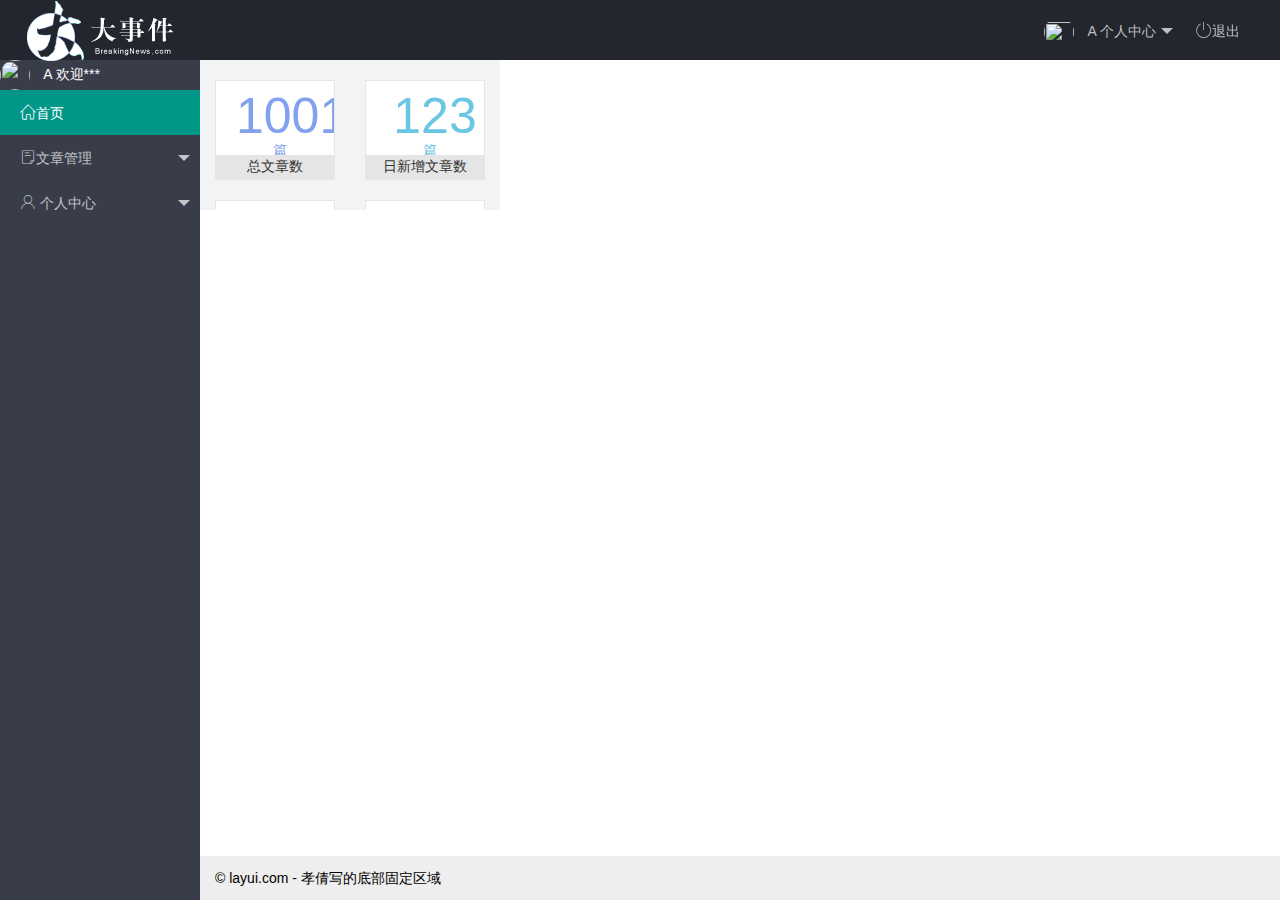
==== commit e13cc935: "提交 modified:   assets/css/login.css" ====
--- a/index.html
+++ b/index.html
@@ -6,80 +6,105 @@
     <meta name="viewport" content="width=device-width, initial-scale=1.0">
     <meta http-equiv="X-UA-Compatible" content="ie=edge">
     <title>后台主页</title>
+    <!-- 引入 layui 的样式 -->
     <link rel="stylesheet" href="/assets/lib/layui/css/layui.css">
+    <!-- 导入第三方图标库 -->
+    <link rel="stylesheet" href="./assets/fonts/iconfont.css">
+    <!-- 引入自己的样式表 -->
+    <link rel="stylesheet" href="./assets/css/index.css">
+
 </head>
 
 <body class="layui-layout-body">
     <div class="layui-layout layui-layout-admin">
         <div class="layui-header">
-            <div class="layui-logo">layui 后台布局</div>
+            <div class="layui-logo">
+                <img src="./assets/images/logo.png">
+
+            </div>
             <!-- 头部区域（可配合layui已有的水平导航） -->
-            <ul class="layui-nav layui-layout-left">
-                <li class="layui-nav-item"><a href="">控制台</a></li>
-                <li class="layui-nav-item"><a href="">商品管理</a></li>
-                <li class="layui-nav-item"><a href="">用户</a></li>
-                <li class="layui-nav-item">
-                    <a href="javascript:;">其它系统</a>
-                    <dl class="layui-nav-child">
-                        <dd><a href="">邮件管理</a></dd>
-                        <dd><a href="">消息管理</a></dd>
-                        <dd><a href="">授权管理</a></dd>
-                    </dl>
-                </li>
-            </ul>
+
             <ul class="layui-nav layui-layout-right">
                 <li class="layui-nav-item">
-                    <a href="javascript:;">
+                    <a href="javascript:;" class="userinfo">
                         <img src="http://t.cn/RCzsdCq" class="layui-nav-img">
-                        贤心
+                        <span class="text_avatar">A</span>
+
+                        个人中心
                     </a>
                     <dl class="layui-nav-child">
                         <dd><a href="">基本资料</a></dd>
-                        <dd><a href="">安全设置</a></dd>
+                        <dd><a href="">更改头像</a></dd>
+                        <dd><a href="">重置密码</a></dd>
                     </dl>
                 </li>
-                <li class="layui-nav-item"><a href="">退了</a></li>
+                <li class="layui-nav-item"><a href="javascript:;" id="btnLogout">
+                        <span class="iconfont icon-tuichu"></span>退出</a></li>
             </ul>
         </div>
 
         <div class="layui-side layui-bg-black">
             <div class="layui-side-scroll">
+                <div class="userinfo">
+                    <img src="http://t.cn/RCzsdCq" class="layui-nav-img">
+                    <span class="text_avatar">A</span>
+                    <span id="welcome">欢迎***</span>
+                </div>
                 <!-- 左侧导航区域（可配合layui已有的垂直导航） -->
-                <ul class="layui-nav layui-nav-tree" lay-filter="test">
-                    <li class="layui-nav-item layui-nav-itemed">
-                        <a class="" href="javascript:;">所有商品</a>
+                <ul class="layui-nav layui-nav-tree" lay-shrink="all">
+                    <li class="layui-nav-item layui-this">
+                        <a href="/home/dashboard.html" target="fm">
+                            <span class="iconfont icon-home layui-this"></span>首页</a>
+                    </li>
+
+                    </a>
+                    </li>
+                    <li class="layui-nav-item ">
+                        <a class="" href="javascript:;">
+                            <span class="iconfont icon-16"></span>文章管理</a>
                         <dl class="layui-nav-child">
-                            <dd><a href="javascript:;">列表一</a></dd>
-                            <dd><a href="javascript:;">列表二</a></dd>
-                            <dd><a href="javascript:;">列表三</a></dd>
-                            <dd><a href="">超链接</a></dd>
+                            <dd><a href="javascript:;"><i class="layui-icon layui-icon-app"></i> 文章类别</a></dd>
+                            <dd><a href="javascript:;"><i class="layui-icon layui-icon-app"></i> 文章列表</a></dd>
+                            <dd><a href="javascript:;"><i class="layui-icon layui-icon-app"></i> 发表文章</a></dd>
+
                         </dl>
                     </li>
                     <li class="layui-nav-item">
-                        <a href="javascript:;">解决方案</a>
+                        <a href="javascript:;">
+                            <span class="iconfont icon-user"></span>
+                            个人中心</a>
                         <dl class="layui-nav-child">
-                            <dd><a href="javascript:;">列表一</a></dd>
-                            <dd><a href="javascript:;">列表二</a></dd>
-                            <dd><a href="">超链接</a></dd>
+                            <dd><a href="javascript:;"><i class="layui-icon layui-icon-app"></i> 基本资料</a></dd>
+                            <dd><a href="javascript:;"><i class="layui-icon layui-icon-app"></i> 更换头像</a></dd>
+                            <dd><a href="javascript:;"><i class="layui-icon layui-icon-app"></i> 重置密码</a></dd>
+
                         </dl>
                     </li>
-                    <li class="layui-nav-item"><a href="">云市场</a></li>
-                    <li class="layui-nav-item"><a href="">发布商品</a></li>
+
+
                 </ul>
             </div>
         </div>
 
         <div class="layui-body">
             <!-- 内容主体区域 -->
-            <div style="padding: 15px;">内容主体区域</div>
+            <iframe name="fm" src="./home/dashboard.html" frameborder="0"></iframe>
         </div>
 
         <div class="layui-footer">
             <!-- 底部固定区域 -->
-            © layui.com - 底部固定区域
+            © layui.com - 孝倩写的底部固定区域
         </div>
     </div>
+    <!-- 导入 layui 的js 文件 -->
+    <script src="./assets/lib/layui/layui.all.js"></script>
 
+    <!-- 导入 JQurey  -->
+    <script src='./assets/lib/jquery.js'></script>、
+    <!-- 导入自己封装的 baseAPI -->
+    <script src="/assets/js/baseAPI.js"></script>
+    <!-- 导入自己的 js 文件 -->
+    <script src="./assets/js/index.js"></script>
 </body>
 
 </html>--- a/assets/fonts/iconfont.css
+++ b/assets/fonts/iconfont.css
@@ -0,0 +1,37 @@
+@font-face {font-family: "iconfont";
+  src: url('iconfont.eot?t=1576139966484'); /* IE9 */
+  src: url('iconfont.eot?t=1576139966484#iefix') format('embedded-opentype'), /* IE6-IE8 */
+  url('[data-uri]') format('woff2'),
+  url('iconfont.woff?t=1576139966484') format('woff'),
+  url('iconfont.ttf?t=1576139966484') format('truetype'), /* chrome, firefox, opera, Safari, Android, iOS 4.2+ */
+  url('iconfont.svg?t=1576139966484#iconfont') format('svg'); /* iOS 4.1- */
+}
+
+.iconfont {
+  font-family: "iconfont" !important;
+  font-size: 16px;
+  font-style: normal;
+  -webkit-font-smoothing: antialiased;
+  -moz-osx-font-smoothing: grayscale;
+}
+
+.icon-home:before {
+  content: "\e6a9";
+}
+
+.icon-user:before {
+  content: "\e614";
+}
+
+.icon-pinglun:before {
+  content: "\e616";
+}
+
+.icon-tuichu:before {
+  content: "\e865";
+}
+
+.icon-16:before {
+  content: "\e615";
+}
+
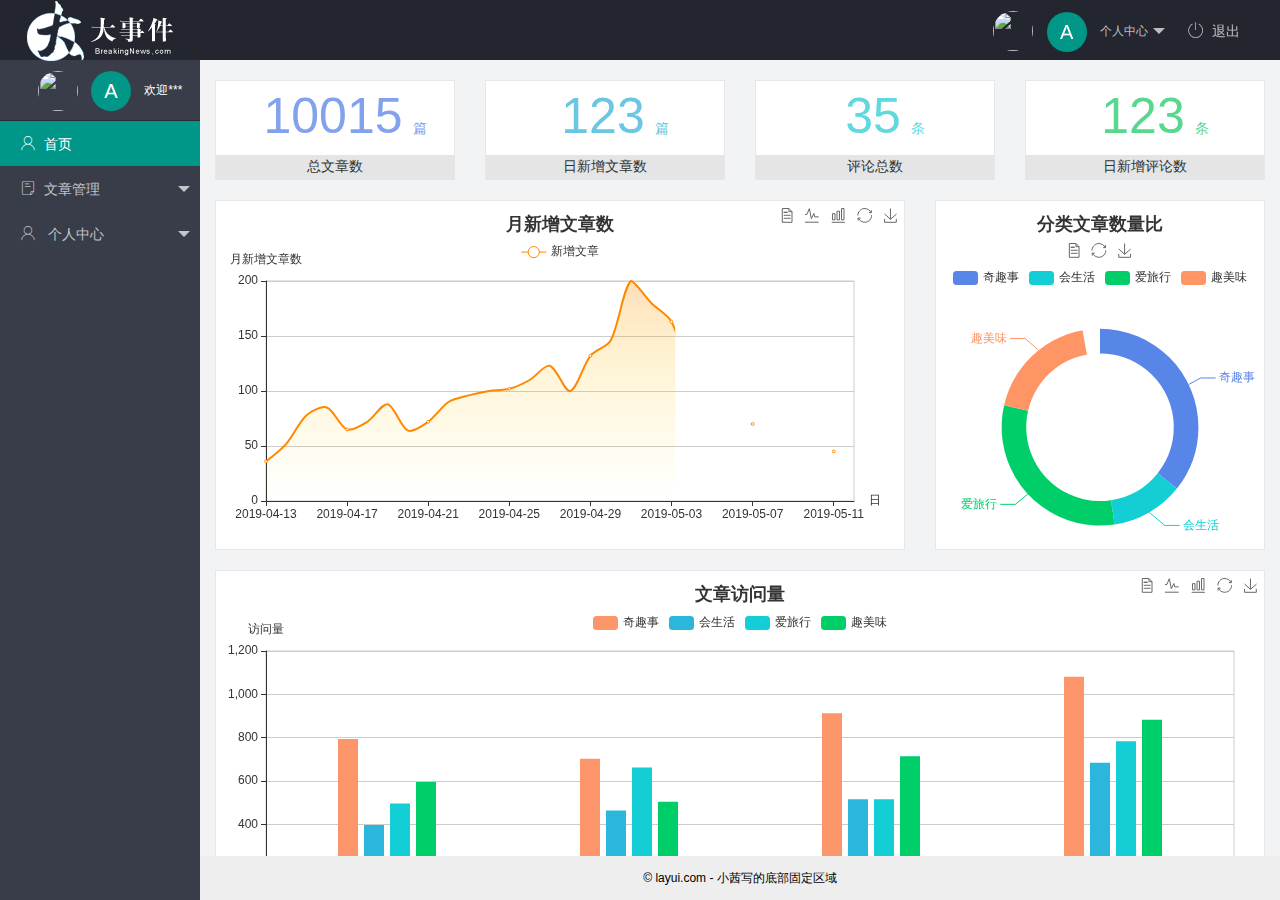
==== commit 293d0327: "完成了修改用户信息" ====
--- a/index.html
+++ b/index.html
@@ -19,7 +19,7 @@
     <div class="layui-layout layui-layout-admin">
         <div class="layui-header">
             <div class="layui-logo">
-                <img src="./assets/images/logo.png">
+            <img src="./assets/images/logo.png">
 
             </div>
             <!-- 头部区域（可配合layui已有的水平导航） -->
@@ -33,9 +33,11 @@
                         个人中心
                     </a>
                     <dl class="layui-nav-child">
-                        <dd><a href="">基本资料</a></dd>
-                        <dd><a href="">更改头像</a></dd>
-                        <dd><a href="">重置密码</a></dd>
+                        <dd><a href="/user/user_info.html" target="fm"><i
+                                    class="layui-icon layui-icon-user"></i>基本资料</a>
+                        </dd>
+                        <dd><a href="javascript:;"><i class="layui-icon layui-icon-app"></i>更改头像</a></dd>
+                        <dd><a href="javascript:;"><i class="layui-icon layui-icon-app"></i>重置密码</a></dd>
                     </dl>
                 </li>
                 <li class="layui-nav-item"><a href="javascript:;" id="btnLogout">
@@ -53,8 +55,7 @@
                 <!-- 左侧导航区域（可配合layui已有的垂直导航） -->
                 <ul class="layui-nav layui-nav-tree" lay-shrink="all">
                     <li class="layui-nav-item layui-this">
-                        <a href="/home/dashboard.html" target="fm">
-                            <span class="iconfont icon-home layui-this"></span>首页</a>
+                        <a href="javascript:;"><span class="iconfont icon-user"></span>首页</a>
                     </li>
 
                     </a>
@@ -74,9 +75,10 @@
                             <span class="iconfont icon-user"></span>
                             个人中心</a>
                         <dl class="layui-nav-child">
-                            <dd><a href="javascript:;"><i class="layui-icon layui-icon-app"></i> 基本资料</a></dd>
+                            <dd><a href="/user/user_info.html" target="fm"><i class="layui-icon layui-icon-app"></i>
+                                    基本资料</a></dd>
                             <dd><a href="javascript:;"><i class="layui-icon layui-icon-app"></i> 更换头像</a></dd>
-                            <dd><a href="javascript:;"><i class="layui-icon layui-icon-app"></i> 重置密码</a></dd>
+                            <dd><a href="/user/user.pwd.html" target="fm"><i class="layui-icon layui-icon-app"></i> 重置密码</a></dd>
 
                         </dl>
                     </li>
@@ -93,7 +95,7 @@
 
         <div class="layui-footer">
             <!-- 底部固定区域 -->
-            © layui.com - 孝倩写的底部固定区域
+            © layui.com - 小茜写的底部固定区域
         </div>
     </div>
     <!-- 导入 layui 的js 文件 -->
@@ -107,4 +109,4 @@
     <script src="./assets/js/index.js"></script>
 </body>
 
-</html>+</html>
--- a/assets/css/index.css
+++ b/assets/css/index.css
@@ -0,0 +1,54 @@
+.layui-footer {
+    text-align: center;
+    font-size: 12px;
+}
+
+.iconfont {
+    margin-right: 8px;
+}
+
+.layui-icon {
+    margin-right: 8px;
+    margin-left: 20px;
+}
+
+iframe {
+    width: 100%;
+    height: 100%;
+}
+
+.layui-body {
+    overflow: hidden;
+}
+
+.userinfo {
+    height: 60px;
+    line-height: 60px;
+    text-align: center;
+    font-size: 12px;
+    user-select: none;
+}
+
+.layui-side-scroll .userinfo {
+    border-bottom: 1px solid #282b33;
+}
+
+.layui-nav-img {
+    width: 40px;
+    height: 40px;
+}
+
+.text_avatar {
+    display: inline-block;
+    width: 40px;
+    height: 40px;
+    background-color: #009688;
+    border-radius: 50%;
+    text-align: center;
+    line-height: 40px;
+    font-size: 20px;
+    color: #fff;
+    position: relative;
+    top: 4px;
+    margin-right: 10px;
+}